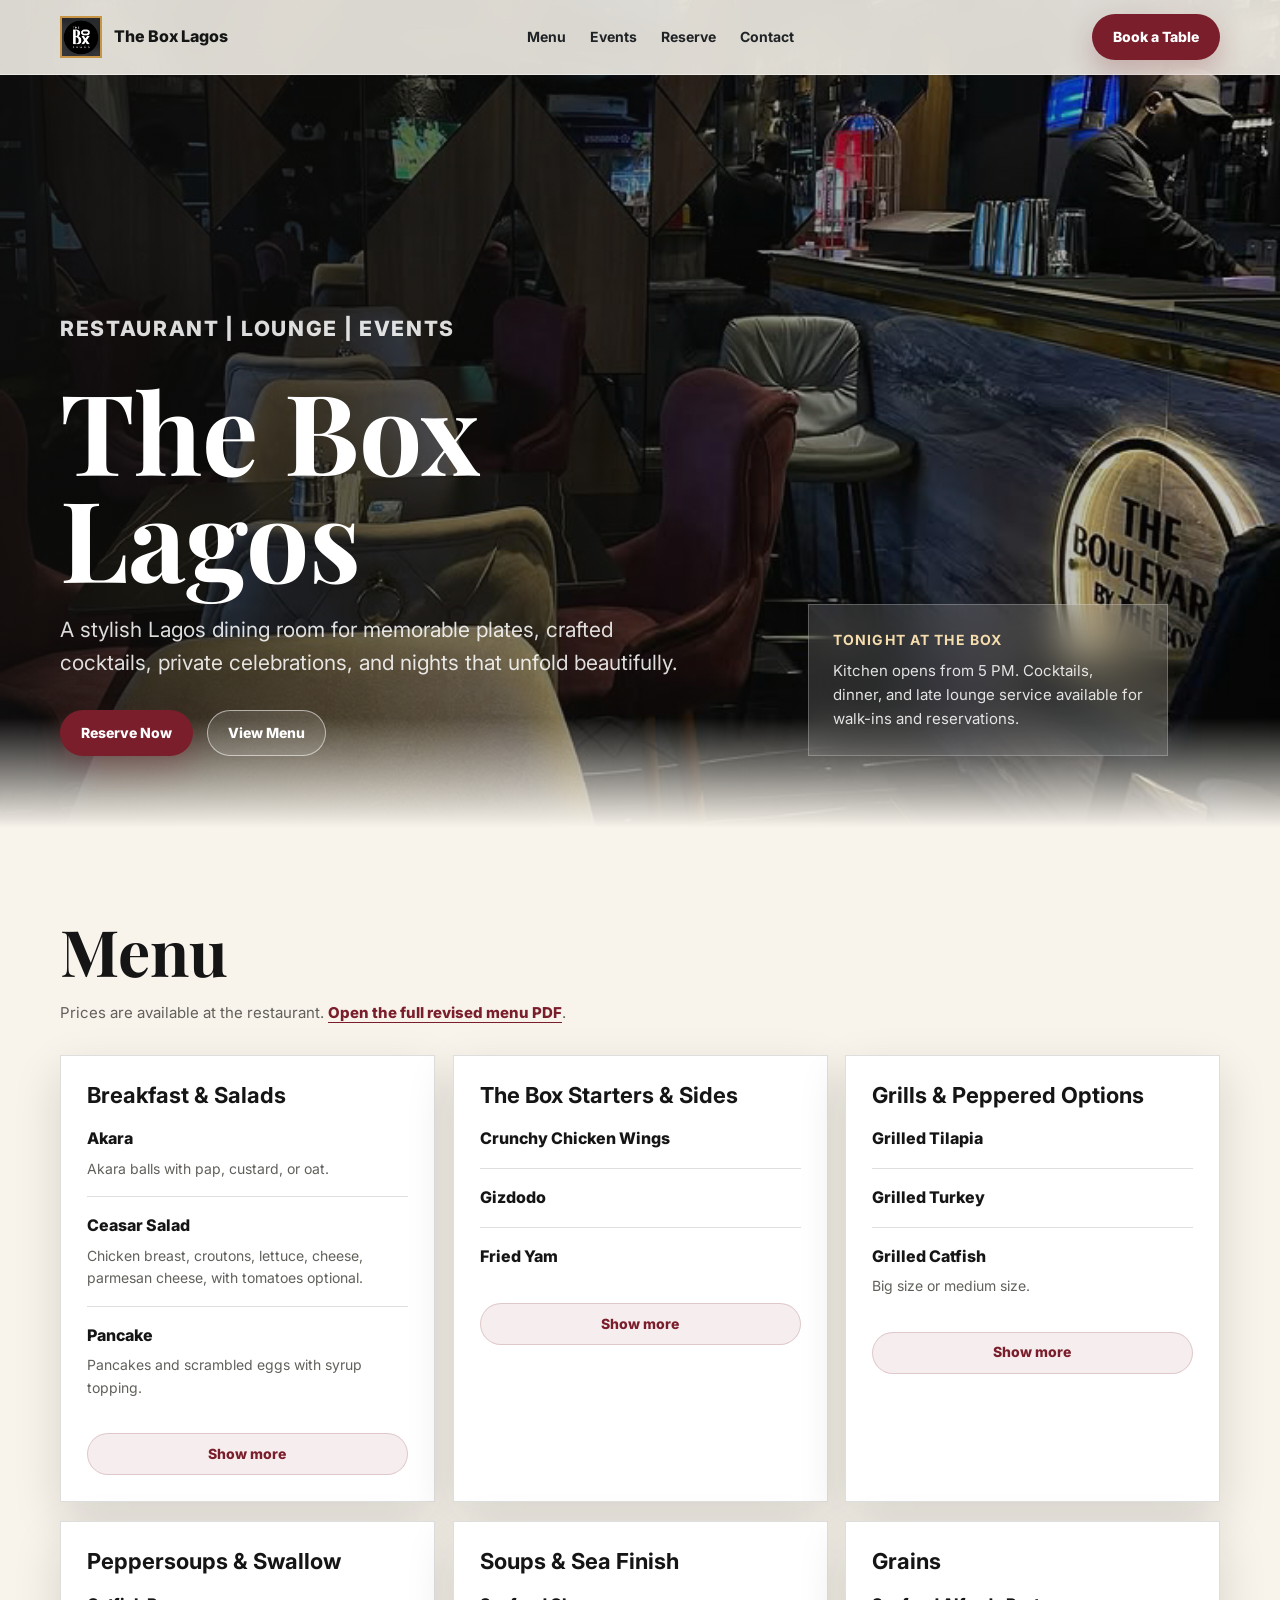
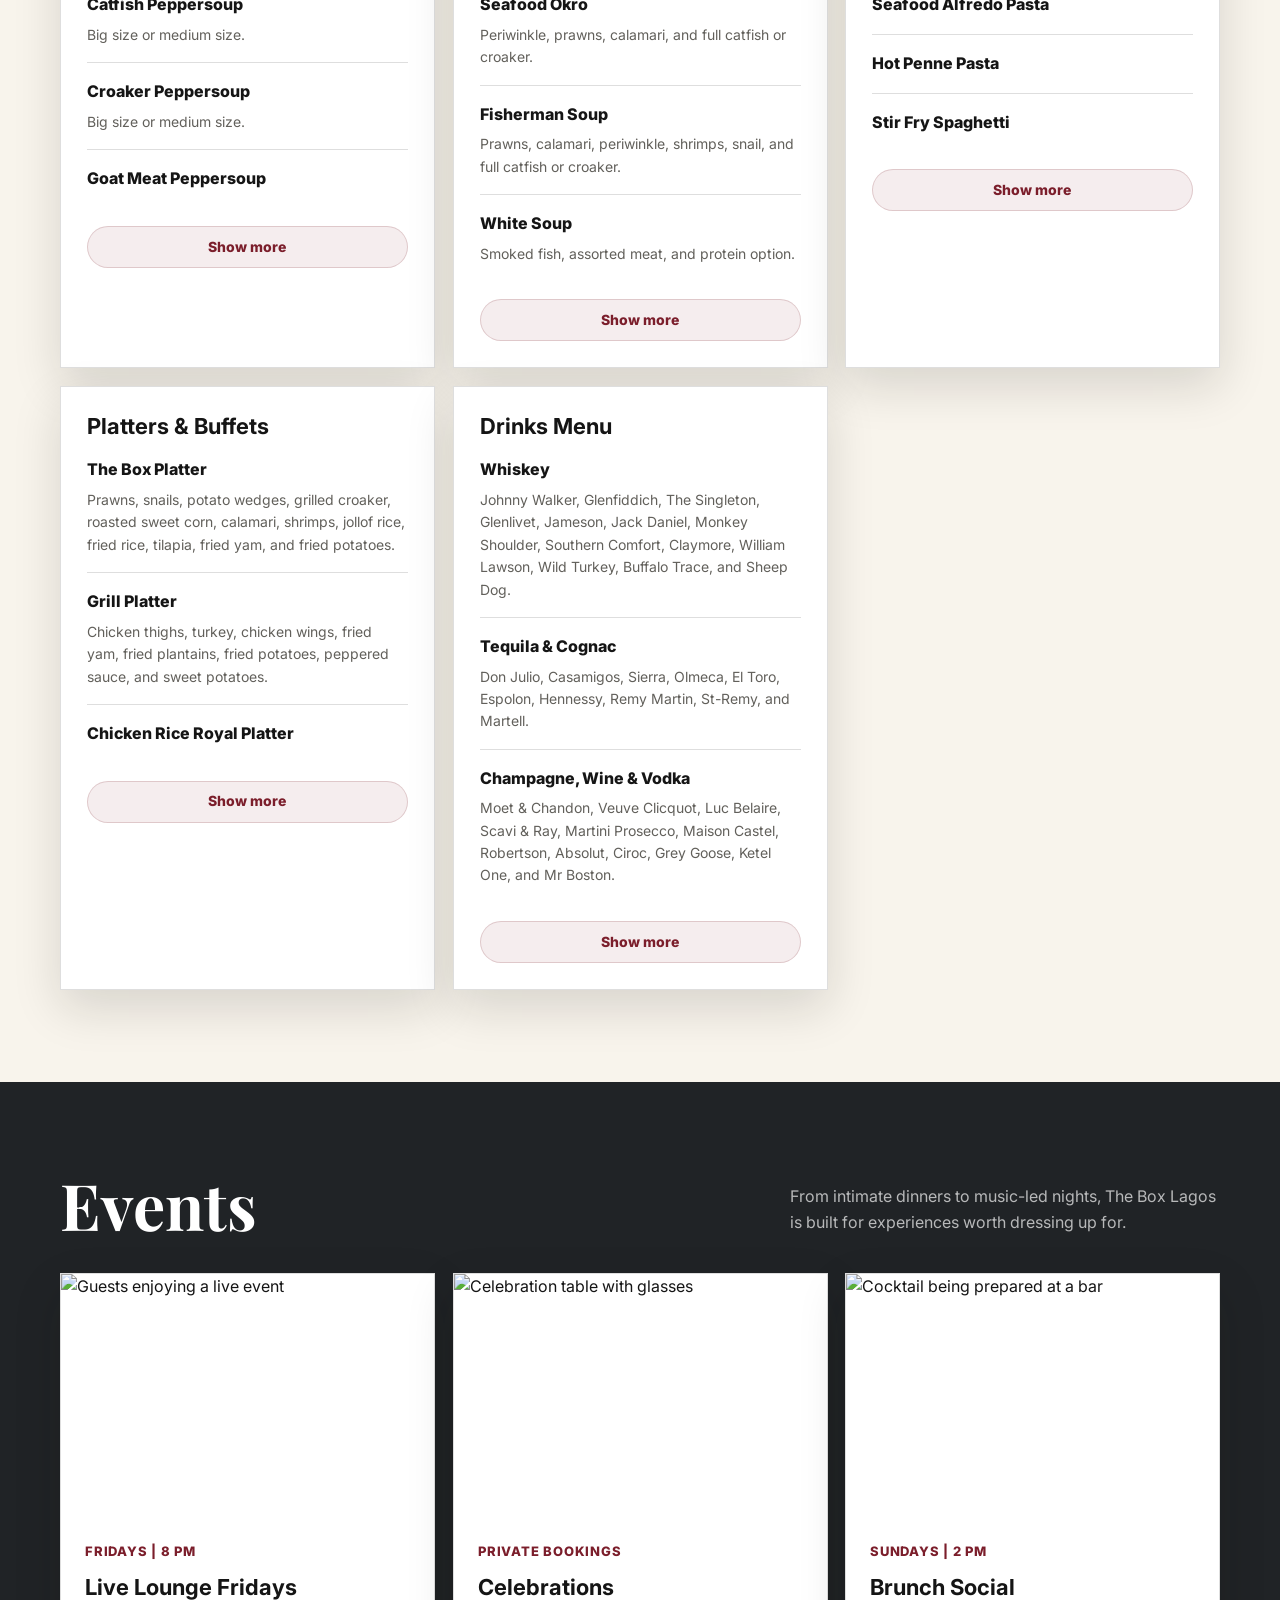
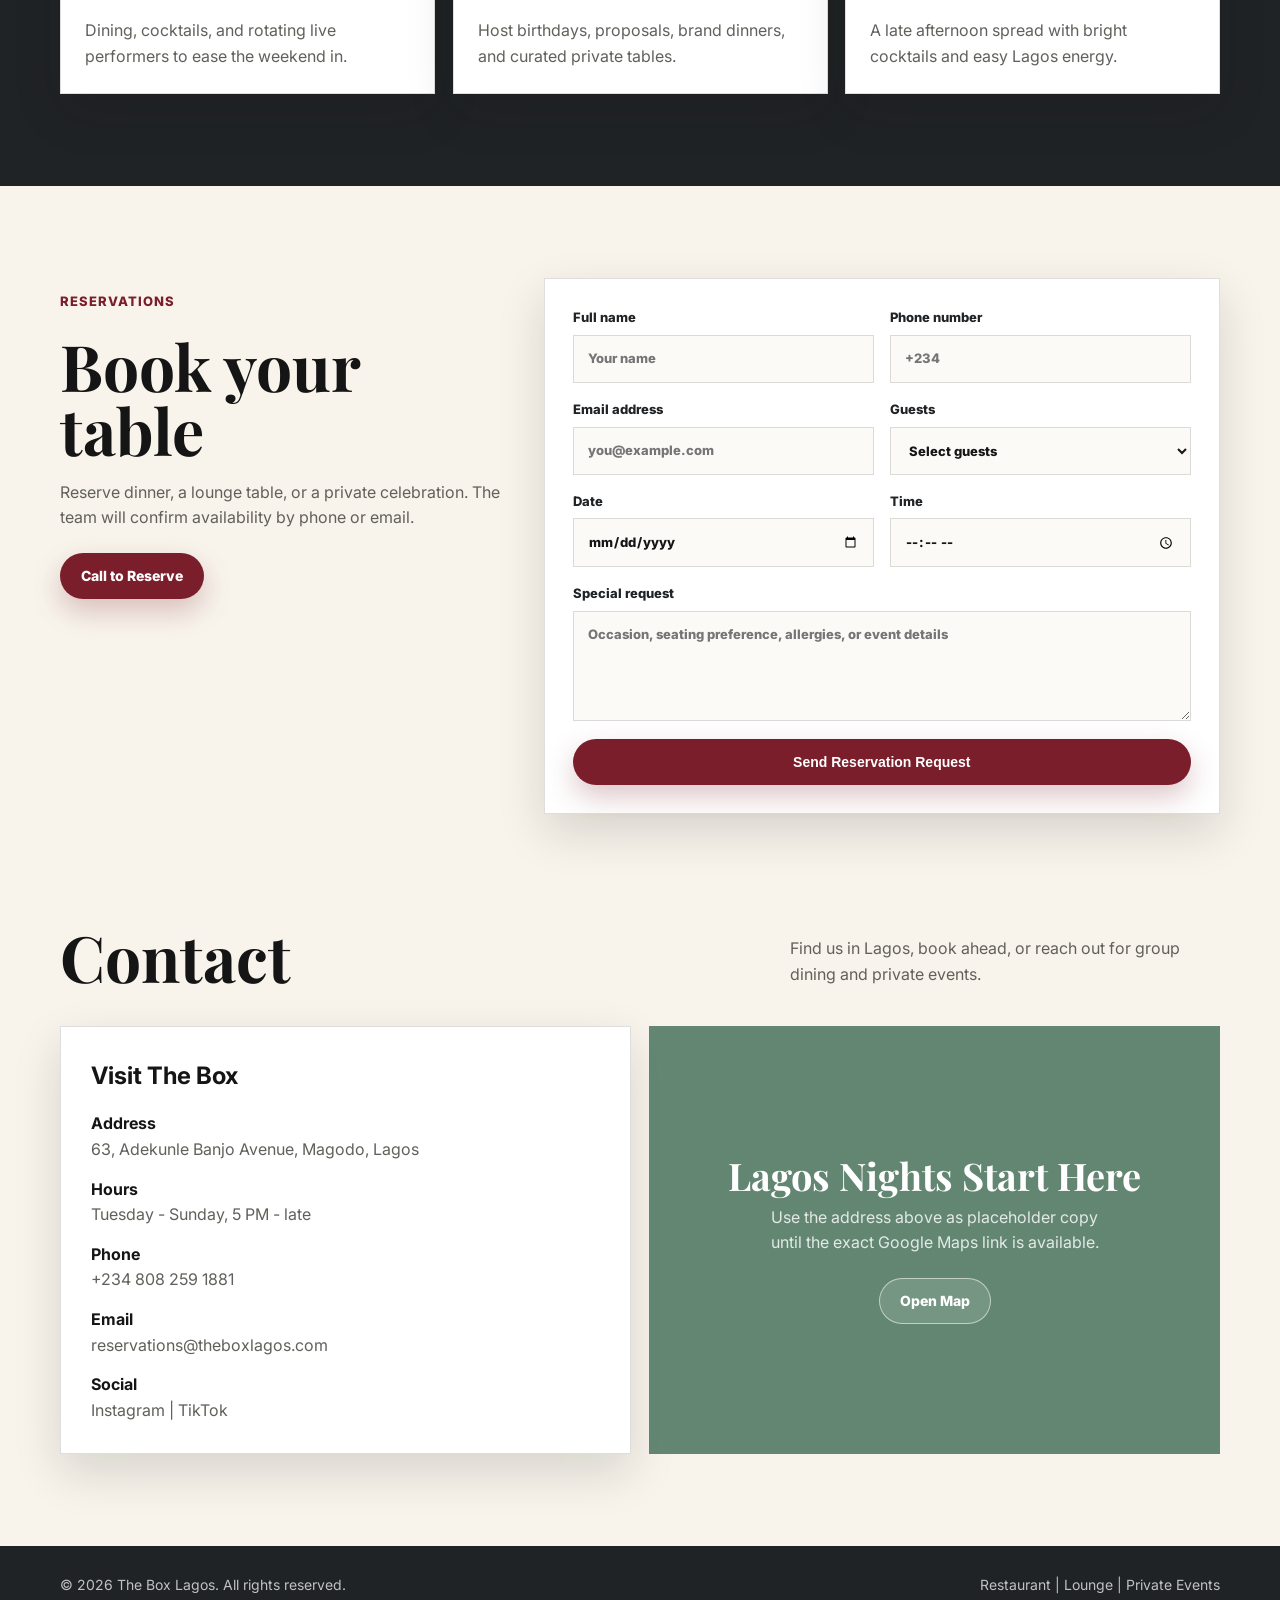
==== index.html @ c06dce39 "First commit" ====
﻿<!DOCTYPE html>
<html lang="en">
<head>
  <meta charset="UTF-8" />
  <meta name="viewport" content="width=device-width, initial-scale=1.0" />
  <meta name="description" content="The Box Lagos restaurant website for dining, menus, events, table reservations, and contact information." />
  <title>The Box Lagos | Restaurant, Events & Reservations</title>
  <link rel="preconnect" href="https://images.unsplash.com" />
  <link rel="preconnect" href="https://fonts.googleapis.com" />
  <link rel="preconnect" href="https://fonts.gstatic.com" crossorigin />
  <link href="https://fonts.googleapis.com/css2?family=Inter:wght@400;500;600;700;800&family=Playfair+Display:wght@700;800&display=swap" rel="stylesheet" />
  <link rel="stylesheet" href="style.css" />
</head>
<body>
  <header class="site-header">
    <nav class="nav" aria-label="Primary navigation">
      <a href="#home" class="brand" aria-label="The Box Lagos home">
        <img class="brand-logo" src="images/logo.jpeg" alt="The Box Lagos logo" />
        <span>The Box Lagos</span>
      </a>
      <div class="nav-links">
        <a href="#menu">Menu</a>
        <a href="#events">Events</a>
        <a href="#reserve">Reserve</a>
        <a href="#contact">Contact</a>
      </div>
      <a class="btn btn-primary" href="#reserve">Book a Table</a>
    </nav>
  </header>

  <main>
    <section class="hero" id="home">
      <div class="hero-inner">
        <div>
          <p class="eyebrow">Restaurant | Lounge | Events</p>
          <h1>The Box Lagos</h1>
          <p>A stylish Lagos dining room for memorable plates, crafted cocktails, private celebrations, and nights that unfold beautifully.</p>
          <div class="hero-actions">
            <a class="btn btn-primary" href="#reserve">Reserve Now</a>
            <a class="btn btn-secondary" href="#menu">View Menu</a>
          </div>
        </div>
        <aside class="hero-note" aria-label="Opening highlight">
          <strong>Tonight at The Box</strong>
          <span>Kitchen opens from 5 PM. Cocktails, dinner, and late lounge service available for walk-ins and reservations.</span>
        </aside>
      </div>
    </section>

    <section id="menu" class="menu">
      <div class="container">
        <div class="section-title reveal-on-scroll">
          <h2>Menu</h2>
        </div>
        <p class="menu-note reveal-on-scroll">Prices are available at the restaurant. <a href="TheBoxLagos_Rev. Menu.pdf" target="_blank" rel="noreferrer">Open the full revised menu PDF</a>.</p>
        <div class="menu-grid">
          <article class="menu-card reveal-on-scroll">
            <h3>Breakfast &amp; Salads</h3>
            <div class="menu-item"><div class="menu-item-row"><span>Akara</span></div><p>Akara balls with pap, custard, or oat.</p></div>
            <div class="menu-item"><div class="menu-item-row"><span>Ceasar Salad</span></div><p>Chicken breast, croutons, lettuce, cheese, parmesan cheese, with tomatoes optional.</p></div>
            <div class="menu-item"><div class="menu-item-row"><span>Pancake</span></div><p>Pancakes and scrambled eggs with syrup topping.</p></div>
            <div class="menu-item"><div class="menu-item-row"><span>Healthy</span></div><p>Boiled plantains, vegetables, and croaker.</p></div>
            <div class="menu-item"><div class="menu-item-row"><span>Breakfast Platter</span></div><p>Bacon, sausage, Irish potato, fried egg, waffles, baked beans, and pancakes.</p></div>
            <div class="menu-item"><div class="menu-item-row"><span>Continental</span></div><p>Toast bread, sausage, baked beans, omelette, and tea.</p></div>
            <div class="menu-item"><div class="menu-item-row"><span>Homegrown Delight</span></div><p>Fried yam and fried plantains, or boiled yam, with egg sauce or peppered sauce.</p></div>
            <div class="menu-item"><div class="menu-item-row"><span>Greek Salad</span></div><p>Tomatoes, onions, cucumber, boiled carrot, lettuce, bell pepper, and feta cheese.</p></div>
            <div class="menu-item"><div class="menu-item-row"><span>Seafood Noodles</span></div><p>Garnished with shrimps, prawns, and boiled egg.</p></div>
            <div class="menu-item"><div class="menu-item-row"><span>Waffles</span></div><p>Waffles and scrambled eggs with syrup topping.</p></div>
            <div class="menu-item"><div class="menu-item-row"><span>Chicken Wrap</span></div></div>
            <div class="menu-item"><div class="menu-item-row"><span>Chicken Sandwich</span></div></div>
          </article>

          <article class="menu-card reveal-on-scroll">
            <h3>The Box Starters &amp; Sides</h3>
            <div class="menu-item"><div class="menu-item-row"><span>Crunchy Chicken Wings</span></div></div>
            <div class="menu-item"><div class="menu-item-row"><span>Gizdodo</span></div></div>
            <div class="menu-item"><div class="menu-item-row"><span>Fried Yam</span></div></div>
            <div class="menu-item"><div class="menu-item-row"><span>Beef Kebab</span></div></div>
            <div class="menu-item"><div class="menu-item-row"><span>Chicken Kebab</span></div></div>
            <div class="menu-item"><div class="menu-item-row"><span>Crunchy Prawns</span></div></div>
            <div class="menu-item"><div class="menu-item-row"><span>Shrimp French Fries</span></div></div>
            <div class="menu-item"><div class="menu-item-row"><span>The Box Burger</span></div></div>
            <div class="menu-item"><div class="menu-item-row"><span>Spring Rolls and Samosa</span></div></div>
            <div class="menu-item"><div class="menu-item-row"><span>Sides</span></div><p>Fried yam, fried potatoes, French fries, mashed potatoes, jollof rice, white rice, and fried rice.</p></div>
          </article>

          <article class="menu-card reveal-on-scroll">
            <h3>Grills &amp; Peppered Options</h3>
            <div class="menu-item"><div class="menu-item-row"><span>Grilled Tilapia</span></div></div>
            <div class="menu-item"><div class="menu-item-row"><span>Grilled Turkey</span></div></div>
            <div class="menu-item"><div class="menu-item-row"><span>Grilled Catfish</span></div><p>Big size or medium size.</p></div>
            <div class="menu-item"><div class="menu-item-row"><span>Grilled Croaker</span></div><p>Big size or medium size.</p></div>
            <div class="menu-item"><div class="menu-item-row"><span>Grilled Chicken Thigh</span></div></div>
            <div class="menu-item"><div class="menu-item-row"><span>Peppered Turkey</span></div></div>
            <div class="menu-item"><div class="menu-item-row"><span>Peppered Snail</span></div></div>
            <div class="menu-item"><div class="menu-item-row"><span>Peppered Gizzard</span></div></div>
            <div class="menu-item"><div class="menu-item-row"><span>Peppered Chicken Thighs</span></div></div>
            <div class="menu-item"><div class="menu-item-row"><span>Peppered Goat Meat</span></div></div>
            <div class="menu-item"><div class="menu-item-row"><span>Peppered Chicken Wings</span></div></div>
            <div class="menu-item"><div class="menu-item-row"><span>Peppered Beef</span></div></div>
          </article>

          <article class="menu-card reveal-on-scroll">
            <h3>Peppersoups &amp; Swallow</h3>
            <div class="menu-item"><div class="menu-item-row"><span>Catfish Peppersoup</span></div><p>Big size or medium size.</p></div>
            <div class="menu-item"><div class="menu-item-row"><span>Croaker Peppersoup</span></div><p>Big size or medium size.</p></div>
            <div class="menu-item"><div class="menu-item-row"><span>Goat Meat Peppersoup</span></div></div>
            <div class="menu-item"><div class="menu-item-row"><span>Chicken Peppersoup</span></div></div>
            <div class="menu-item"><div class="menu-item-row"><span>Turkey Peppersoup</span></div></div>
            <div class="menu-item"><div class="menu-item-row"><span>Seafood Peppersoup</span></div><p>Prawns, calamari, shrimps, snail, crab, corn, with catfish or croaker options.</p></div>
            <div class="menu-item"><div class="menu-item-row"><span>Swallow</span></div><p>Pounded yam, plantain, oatmeal, eba, semo, and poundo.</p></div>
          </article>

          <article class="menu-card reveal-on-scroll">
            <h3>Soups &amp; Sea Finish</h3>
            <div class="menu-item"><div class="menu-item-row"><span>Seafood Okro</span></div><p>Periwinkle, prawns, calamari, and full catfish or croaker.</p></div>
            <div class="menu-item"><div class="menu-item-row"><span>Fisherman Soup</span></div><p>Prawns, calamari, periwinkle, shrimps, snail, and full catfish or croaker.</p></div>
            <div class="menu-item"><div class="menu-item-row"><span>White Soup</span></div><p>Smoked fish, assorted meat, and protein option.</p></div>
            <div class="menu-item"><div class="menu-item-row"><span>Seafood Egusi</span></div><p>Prawns, shrimps, and croaker fish.</p></div>
            <div class="menu-item"><div class="menu-item-row"><span>Afang Soup</span></div></div>
            <div class="menu-item"><div class="menu-item-row"><span>Assorted</span></div></div>
            <div class="menu-item"><div class="menu-item-row"><span>Vegetable Soup</span></div></div>
            <div class="menu-item"><div class="menu-item-row"><span>Ogbono Soup</span></div></div>
            <div class="menu-item"><div class="menu-item-row"><span>Oha Soup</span></div></div>
            <div class="menu-item"><div class="menu-item-row"><span>Seafood Boil</span></div><p>Prawns, shrimps, crab, calamari, sausage, boiled eggs, sweet corn, and Irish potatoes.</p></div>
            <div class="menu-item"><div class="menu-item-row"><span>Prawns Tempura</span></div></div>
          </article>

          <article class="menu-card reveal-on-scroll">
            <h3>Grains</h3>
            <div class="menu-item"><div class="menu-item-row"><span>Seafood Alfredo Pasta</span></div></div>
            <div class="menu-item"><div class="menu-item-row"><span>Hot Penne Pasta</span></div></div>
            <div class="menu-item"><div class="menu-item-row"><span>Stir Fry Spaghetti</span></div></div>
            <div class="menu-item"><div class="menu-item-row"><span>Chicken Wings Spaghetti</span></div></div>
            <div class="menu-item"><div class="menu-item-row"><span>Spaghetti Bolognese</span></div></div>
            <div class="menu-item"><div class="menu-item-row"><span>Special Fried Rice</span></div></div>
            <div class="menu-item"><div class="menu-item-row"><span>Pork-Meal Rice</span></div></div>
            <div class="menu-item"><div class="menu-item-row"><span>Turkey Rice</span></div></div>
            <div class="menu-item"><div class="menu-item-row"><span>Shredded Chicken Jollof</span></div></div>
            <div class="menu-item"><div class="menu-item-row"><span>Village Rice</span></div></div>
            <div class="menu-item"><div class="menu-item-row"><span>Jambalaya Rice</span></div></div>
            <div class="menu-item"><div class="menu-item-row"><span>Herb Rice and Chicken Curry Sauce</span></div></div>
          </article>

          <article class="menu-card reveal-on-scroll">
            <h3>Platters &amp; Buffets</h3>
            <div class="menu-item"><div class="menu-item-row"><span>The Box Platter</span></div><p>Prawns, snails, potato wedges, grilled croaker, roasted sweet corn, calamari, shrimps, jollof rice, fried rice, tilapia, fried yam, and fried potatoes.</p></div>
            <div class="menu-item"><div class="menu-item-row"><span>Grill Platter</span></div><p>Chicken thighs, turkey, chicken wings, fried yam, fried plantains, fried potatoes, peppered sauce, and sweet potatoes.</p></div>
            <div class="menu-item"><div class="menu-item-row"><span>Chicken Rice Royal Platter</span></div></div>
            <div class="menu-item"><div class="menu-item-row"><span>Pastries Platter</span></div><p>Meat pie, cupcakes, corn dog, puff puff, scotch egg, and brownies.</p></div>
            <div class="menu-item"><div class="menu-item-row"><span>Classic Buffet</span></div></div>
            <div class="menu-item"><div class="menu-item-row"><span>Premium Buffet</span></div></div>
            <div class="menu-item"><div class="menu-item-row"><span>Luxury Buffet</span></div></div>
          </article>

          <article class="menu-card reveal-on-scroll">
            <h3>Drinks Menu</h3>
            <div class="menu-item"><div class="menu-item-row"><span>Whiskey</span></div><p>Johnny Walker, Glenfiddich, The Singleton, Glenlivet, Jameson, Jack Daniel, Monkey Shoulder, Southern Comfort, Claymore, William Lawson, Wild Turkey, Buffalo Trace, and Sheep Dog.</p></div>
            <div class="menu-item"><div class="menu-item-row"><span>Tequila &amp; Cognac</span></div><p>Don Julio, Casamigos, Sierra, Olmeca, El Toro, Espolon, Hennessy, Remy Martin, St-Remy, and Martell.</p></div>
            <div class="menu-item"><div class="menu-item-row"><span>Champagne, Wine &amp; Vodka</span></div><p>Moet &amp; Chandon, Veuve Clicquot, Luc Belaire, Scavi &amp; Ray, Martini Prosecco, Maison Castel, Robertson, Absolut, Ciroc, Grey Goose, Ketel One, and Mr Boston.</p></div>
            <div class="menu-item"><div class="menu-item-row"><span>Cocktails &amp; Mocktails</span></div><p>The Box Special, daiquiri, whiskey sour, pina colada, kamikaze, margarita, mojito, Long Island, Moscow Mule, Espresso Martini, Chapman, lemonade, milkshakes, smoothies, and Virgin Colada.</p></div>
            <div class="menu-item"><div class="menu-item-row"><span>Beer, Gin, Shots &amp; Rum</span></div><p>Guinness, Smirnoff Ice, Origin, Trophy, Heineken, Legend, Desperados, Tiger, Star, Gulder, Goldberg, Tanqueray, Hendrick's, Bayab, Beefeater, Bacardi, and Captain Morgan.</p></div>
            <div class="menu-item"><div class="menu-item-row"><span>Soft Drinks, Coffee &amp; Tea</span></div><p>Cranberry, Chivita, Red Bull, Monster, Schweppes, Sprite, Fanta, Coke, Aquafina, Irish coffee, affogato, macchiato, frappuccino, latte, cappuccino, espresso, The Box Brew, breakfast tea, green tea, and chamomile tea.</p></div>
          </article>
        </div>
      </div>
    </section>

    <section id="events" class="events">
      <div class="container">
        <div class="section-title reveal-on-scroll">
          <h2>Events</h2>
          <p>From intimate dinners to music-led nights, The Box Lagos is built for experiences worth dressing up for.</p>
        </div>
        <div class="events-grid">
          <article class="event-card reveal-on-scroll">
            <img src="https://images.unsplash.com/photo-1492684223066-81342ee5ff30?auto=format&fit=crop&w=900&q=80" alt="Guests enjoying a live event" />
            <div class="event-body">
              <span class="event-meta">Fridays | 8 PM</span>
              <h3>Live Lounge Fridays</h3>
              <p>Dining, cocktails, and rotating live performers to ease the weekend in.</p>
            </div>
          </article>
          <article class="event-card reveal-on-scroll">
            <img src="https://images.unsplash.com/photo-1519671482749-fd09be7ccebf?auto=format&fit=crop&w=900&q=80" alt="Celebration table with glasses" />
            <div class="event-body">
              <span class="event-meta">Private Bookings</span>
              <h3>Celebrations</h3>
              <p>Host birthdays, proposals, brand dinners, and curated private tables.</p>
            </div>
          </article>
          <article class="event-card reveal-on-scroll">
            <img src="https://images.unsplash.com/photo-1571266028243-d220c9c3b30d?auto=format&fit=crop&w=900&q=80" alt="Cocktail being prepared at a bar" />
            <div class="event-body">
              <span class="event-meta">Sundays | 2 PM</span>
              <h3>Brunch Social</h3>
              <p>A late afternoon spread with bright cocktails and easy Lagos energy.</p>
            </div>
          </article>
        </div>
      </div>
    </section>

    <section id="reserve" class="reserve">
      <div class="container reserve-layout">
        <div class="reserve-copy reveal-on-scroll">
          <p class="eyebrow" style="color: var(--wine);">Reservations</p>
          <h2>Book your table</h2>
          <p>Reserve dinner, a lounge table, or a private celebration. The team will confirm availability by phone or email.</p>
          <a class="btn btn-primary" href="tel:+2348082591881">Call to Reserve</a>
        </div>

        <form class="reservation-form reveal-on-scroll" action="#" method="post">
          <div class="form-grid">
            <label>
              Full name
              <input type="text" name="name" placeholder="Your name" required />
            </label>
            <label>
              Phone number
              <input type="tel" name="phone" placeholder="+234" required />
            </label>
            <label>
              Email address
              <input type="email" name="email" placeholder="you@example.com" />
            </label>
            <label>
              Guests
              <select name="guests" required>
                <option value="">Select guests</option>
                <option>1 guest</option>
                <option>2 guests</option>
                <option>3 guests</option>
                <option>4 guests</option>
                <option>5+ guests</option>
              </select>
            </label>
            <label>
              Date
              <input type="date" name="date" required />
            </label>
            <label>
              Time
              <input type="time" name="time" required />
            </label>
            <label class="span-2">
              Special request
              <textarea name="message" placeholder="Occasion, seating preference, allergies, or event details"></textarea>
            </label>
          </div>
          <button class="btn btn-primary form-submit" type="submit">Send Reservation Request</button>
        </form>
      </div>
    </section>

    <section id="contact" class="contact">
      <div class="container">
        <div class="section-title reveal-on-scroll">
          <h2>Contact</h2>
          <p>Find us in Lagos, book ahead, or reach out for group dining and private events.</p>
        </div>
        <div class="contact-layout">
          <div class="contact-panel reveal-on-scroll">
            <h3>Visit The Box</h3>
            <ul class="contact-list">
              <li><strong>Address</strong> 63, Adekunle Banjo Avenue, Magodo, Lagos</li>
              <li><strong>Hours</strong> Tuesday - Sunday, 5 PM - late</li>
              <li><strong>Phone</strong> <a href="tel:+2348082591881">+234 808 259 1881</a></li>
              <li><strong>Email</strong> <a href="mailto:reservations@theboxlagos.com">reservations@theboxlagos.com</a></li>
              <li><strong>Social</strong> <a href="https://instagram.com/theboxlagos" target="_blank" rel="noreferrer">Instagram</a> | <a href="https://tiktok.com/" target="_blank" rel="noreferrer">TikTok</a></li>
            </ul>
          </div>
          <div class="map-panel reveal-on-scroll">
            <div>
              <h3>Lagos Nights Start Here</h3>
              <p>Use the address above as placeholder copy until the exact Google Maps link is available.</p>
              <a class="btn btn-secondary" href="https://maps.google.com/?q=63%20Adekunle%20Banjo%20Avenue%20Magodo%20Lagos" target="_blank" rel="noreferrer">Open Map</a>
            </div>
          </div>
        </div>
      </div>
    </section>
  </main>

  <footer class="site-footer">
    <div class="footer-inner">
      <span>&copy; 2026 The Box Lagos. All rights reserved.</span>
      <span>Restaurant | Lounge | Private Events</span>
    </div>
  </footer>
  <button class="back-to-top" type="button" aria-label="Back to top">↑</button>
  <script src="script.js"></script>
</body>
</html>
---- style.css ----
﻿:root {
      --ink: #151515;
      --muted: #62605b;
      --paper: #f8f4ec;
      --panel: #ffffff;
      --wine: #7b1e2b;
      --gold: #c89445;
      --leaf: #2f6048;
      --charcoal: #202326;
      --line: rgba(21, 21, 21, 0.14);
      --shadow: 0 18px 45px rgba(24, 20, 16, 0.14);
    }

    * {
      box-sizing: border-box;
    }

    html {
      scroll-behavior: smooth;
    }

    body {
      margin: 0;
      color: var(--ink);
      background: var(--paper);
      font-family: "Inter", Arial, sans-serif;
      line-height: 1.6;
    }

    img {
      max-width: 100%;
      display: block;
    }

    a {
      color: inherit;
      text-decoration: none;
    }

    .site-header {
      position: fixed;
      top: 0;
      left: 0;
      right: 0;
      z-index: 20;
      background: rgba(248, 244, 236, 0.88);
      border-bottom: 1px solid rgba(255, 255, 255, 0.45);
      backdrop-filter: blur(16px);
    }

    .nav {
      width: min(1160px, calc(100% - 32px));
      height: 74px;
      margin: 0 auto;
      display: flex;
      align-items: center;
      justify-content: space-between;
      gap: 24px;
    }

    .brand {
      display: inline-flex;
      align-items: center;
      gap: 12px;
      font-weight: 800;
      letter-spacing: 0;
    }

.brand-logo {
  width: 42px;
  height: 42px;
  object-fit: cover;
  background: #fff;
  border: 2px solid var(--gold);
}

    .nav-links {
      display: flex;
      align-items: center;
      gap: 24px;
      color: var(--charcoal);
      font-size: 14px;
      font-weight: 700;
    }

    .nav-links a:hover {
      color: var(--wine);
    }

    .btn {
      display: inline-flex;
      align-items: center;
      justify-content: center;
      min-height: 46px;
      padding: 0 20px;
      border: 1px solid transparent;
      border-radius: 999px;
      font-size: 14px;
      font-weight: 800;
      cursor: pointer;
      transition: transform 180ms ease, background 180ms ease, color 180ms ease, border-color 180ms ease;
    }

    .btn:hover {
      transform: translateY(-2px);
    }

    .btn-primary {
      color: #fff;
      background: var(--wine);
      box-shadow: 0 12px 28px rgba(123, 30, 43, 0.25);
    }

    .btn-secondary {
      color: #fff;
      border-color: rgba(255, 255, 255, 0.55);
      background: rgba(255, 255, 255, 0.12);
    }

    .hero {
      min-height: 92vh;
      padding: 138px 0 72px;
      display: flex;
      align-items: flex-end;
      position: relative;
      color: #fff;
      background:
        linear-gradient(90deg, rgba(13, 12, 11, 0.86), rgba(13, 12, 11, 0.46), rgba(13, 12, 11, 0.18)),
        url("images/hero1.jpeg") center/cover;
    }

    .hero::after {
      content: "";
      position: absolute;
      left: 0;
      right: 0;
      bottom: 0;
      height: 110px;
      background: linear-gradient(transparent, var(--paper));
      pointer-events: none;
    }

    .hero-inner {
      position: relative;
      z-index: 2;
      width: min(1160px, calc(100% - 32px));
      margin: 0 auto;
      display: grid;
      grid-template-columns: minmax(0, 700px) minmax(260px, 360px);
      align-items: end;
      gap: 48px;
    }

    .eyebrow {
      display: inline-flex;
      align-items: center;
      gap: 10px;
      margin: 0 0 14px;
      color: #f6ddad;
      font-size: 13px;
      font-weight: 800;
      text-transform: uppercase;
      letter-spacing: 0.08em;
    }

    .hero h1,
    .section-title h2 {
      margin: 0;
      font-family: "Playfair Display", Georgia, serif;
      line-height: 0.96;
      letter-spacing: 0;
    }

    .hero h1 {
      max-width: 760px;
      font-size: clamp(56px, 9vw, 112px);
    }

    .hero p {
      max-width: 620px;
      margin: 22px 0 30px;
      color: rgba(255, 255, 255, 0.86);
      font-size: clamp(17px, 2vw, 21px);
    }

    .hero-actions {
      display: flex;
      flex-wrap: wrap;
      gap: 14px;
    }

    .hero-note {
      padding: 24px;
      background: rgba(255, 255, 255, 0.14);
      border: 1px solid rgba(255, 255, 255, 0.24);
      backdrop-filter: blur(18px);
    }

    .hero-note strong {
      display: block;
      margin-bottom: 8px;
      color: #f6ddad;
      font-size: 14px;
      text-transform: uppercase;
      letter-spacing: 0.08em;
    }

    .hero-note span {
      display: block;
      color: rgba(255, 255, 255, 0.86);
      font-size: 15px;
    }

    section {
      padding: 92px 0;
    }

    .container {
      width: min(1160px, calc(100% - 32px));
      margin: 0 auto;
    }

    .section-title {
      display: flex;
      align-items: end;
      justify-content: space-between;
      gap: 28px;
      margin-bottom: 38px;
    }

    .section-title h2 {
      font-size: clamp(38px, 5vw, 64px);
    }

    .section-title p {
      max-width: 430px;
      margin: 0;
      color: var(--muted);
    }

    .menu-grid {
      display: grid;
      grid-template-columns: repeat(3, minmax(0, 1fr));
      gap: 18px;
    }

    .menu-card,
    .event-card,
    .contact-panel,
    .reservation-form {
      background: var(--panel);
      border: 1px solid var(--line);
      box-shadow: var(--shadow);
    }

    .menu-card {
      padding: 26px;
      min-height: 300px;
    }

    .menu-card h3,
    .event-card h3 {
      margin: 0 0 18px;
      font-size: 22px;
      line-height: 1.2;
    }

    .menu-item {
      padding: 16px 0;
      border-top: 1px solid var(--line);
    }

    .menu-item:first-of-type {
      border-top: 0;
      padding-top: 0;
    }

    .menu-item-row {
      display: flex;
      justify-content: space-between;
      gap: 16px;
      font-weight: 800;
    }

.menu-item p {
  margin: 6px 0 0;
  color: var(--muted);
  font-size: 14px;
}

.menu-card .menu-item.is-extra {
  display: none;
}

.menu-card.is-expanded .menu-item.is-extra {
  display: block;
}

.menu-toggle {
  width: 100%;
  min-height: 42px;
  margin-top: 18px;
  color: var(--wine);
  background: rgba(123, 30, 43, 0.08);
  border: 1px solid rgba(123, 30, 43, 0.18);
  border-radius: 999px;
  font: inherit;
  font-size: 14px;
  font-weight: 800;
  cursor: pointer;
}

.menu-toggle:hover {
  background: rgba(123, 30, 43, 0.13);
}

    .events {
      background: #202326;
      color: #fff;
    }

    .events .section-title p {
      color: rgba(255, 255, 255, 0.68);
    }

    .events-grid {
      display: grid;
      grid-template-columns: repeat(3, minmax(0, 1fr));
      gap: 18px;
    }

    .event-card {
      overflow: hidden;
      color: var(--ink);
      background: #fff;
    }

    .event-card img {
      width: 100%;
      height: 240px;
      object-fit: cover;
      aspect-ratio: 4 / 3;
    }

    .event-body {
      padding: 24px;
    }

    .event-meta {
      display: inline-flex;
      margin-bottom: 12px;
      color: var(--wine);
      font-size: 13px;
      font-weight: 800;
      text-transform: uppercase;
      letter-spacing: 0.06em;
    }

    .event-body p {
      margin: 0;
      color: var(--muted);
    }

    .reserve-layout {
      display: grid;
      grid-template-columns: minmax(0, 0.8fr) minmax(300px, 1.2fr);
      gap: 34px;
      align-items: start;
    }

    .reserve-copy {
      padding-top: 10px;
    }

    .reserve-copy h2 {
      margin: 0 0 18px;
      font-family: "Playfair Display", Georgia, serif;
      font-size: clamp(38px, 5vw, 64px);
      line-height: 1;
    }

    .reserve-copy p {
      margin: 0 0 22px;
      color: var(--muted);
    }

    .reservation-form {
      padding: 28px;
    }

    .form-grid {
      display: grid;
      grid-template-columns: repeat(2, minmax(0, 1fr));
      gap: 16px;
    }

    label {
      display: grid;
      gap: 7px;
      color: var(--charcoal);
      font-size: 13px;
      font-weight: 800;
    }

    input,
    select,
    textarea {
      width: 100%;
      min-height: 48px;
      padding: 12px 14px;
      color: var(--ink);
      background: #fbfaf7;
      border: 1px solid var(--line);
      border-radius: 0;
      font: inherit;
    }

    textarea {
      min-height: 110px;
      resize: vertical;
    }

    .span-2 {
      grid-column: span 2;
    }

    .form-submit {
      width: 100%;
      margin-top: 18px;
      border: 0;
    }

    .contact {
      padding-top: 20px;
    }

    .contact-layout {
      display: grid;
      grid-template-columns: 1fr 1fr;
      gap: 18px;
    }

    .contact-panel {
      padding: 30px;
    }

    .contact-panel h3 {
      margin: 0 0 16px;
      font-size: 24px;
    }

    .contact-list {
      display: grid;
      gap: 14px;
      margin: 0;
      padding: 0;
      list-style: none;
      color: var(--muted);
    }

    .contact-list strong {
      display: block;
      color: var(--ink);
    }

    .map-panel {
      min-height: 360px;
      background:
        linear-gradient(rgba(47, 96, 72, 0.74), rgba(47, 96, 72, 0.74)),
        url("https://images.unsplash.com/photo-1524661135-423995f22d0b?auto=format&fit=crop&w=1200&q=80") center/cover;
      color: #fff;
      display: grid;
      place-items: center;
      padding: 30px;
      text-align: center;
    }

    .map-panel h3 {
      margin: 0 0 10px;
      font-family: "Playfair Display", Georgia, serif;
      font-size: 38px;
      line-height: 1;
    }

    .map-panel p {
      max-width: 360px;
      margin: 0 auto 22px;
      color: rgba(255, 255, 255, 0.82);
    }

.site-footer {
  padding: 28px 0;
  color: rgba(255, 255, 255, 0.72);
  background: var(--charcoal);
  font-size: 14px;
    }

.footer-inner {
  width: min(1160px, calc(100% - 32px));
  margin: 0 auto;
  display: flex;
  justify-content: space-between;
  gap: 16px;
  flex-wrap: wrap;
}

.back-to-top {
  position: fixed;
  right: 22px;
  bottom: 22px;
  z-index: 25;
  width: 48px;
  height: 48px;
  display: grid;
  place-items: center;
  color: #fff;
  background: var(--wine);
  border: 1px solid rgba(255, 255, 255, 0.28);
  border-radius: 50%;
  box-shadow: 0 14px 34px rgba(24, 20, 16, 0.28);
  cursor: pointer;
  font-size: 24px;
  font-weight: 800;
  line-height: 1;
  opacity: 0;
  pointer-events: none;
  transform: translateY(12px);
  transition: opacity 180ms ease, transform 180ms ease, background 180ms ease;
}

.back-to-top.is-visible {
  opacity: 1;
  pointer-events: auto;
  transform: translateY(0);
}

.back-to-top:hover {
  background: var(--leaf);
}

    @media (max-width: 900px) {
      .nav {
        height: auto;
        padding: 14px 0;
        align-items: flex-start;
      }

      .nav-links {
        display: none;
      }

      .hero {
        min-height: 860px;
      }

      .hero-inner,
      .reserve-layout,
      .contact-layout {
        grid-template-columns: 1fr;
      }

      .menu-grid,
      .events-grid {
        grid-template-columns: 1fr;
      }

      .section-title {
        align-items: flex-start;
        flex-direction: column;
      }
    }

    @media (max-width: 620px) {
      .hero {
        min-height: 780px;
        padding-top: 116px;
      }

      section {
        padding: 68px 0;
      }

      .form-grid {
        grid-template-columns: 1fr;
      }

      .span-2 {
        grid-column: span 1;
      }

      .hero-actions .btn,
      .nav .btn,
      .form-submit {
        width: 100%;
      }

      .brand span:last-child {
        max-width: 130px;
        line-height: 1.1;
      }
    }


.reveal-on-scroll {
  opacity: 0;
  transform: translateY(34px);
  transition: opacity 700ms ease, transform 700ms ease;
  will-change: opacity, transform;
}

.reveal-on-scroll.is-visible {
  opacity: 1;
  transform: translateY(0);
}

.nav-links a.is-active {
  color: var(--wine);
}

.form-message {
  margin: 16px 0 0;
  padding: 14px 16px;
  color: var(--leaf);
  background: rgba(47, 96, 72, 0.1);
  border: 1px solid rgba(47, 96, 72, 0.24);
  font-size: 14px;
  font-weight: 700;
}

@media (prefers-reduced-motion: reduce) {
  html {
    scroll-behavior: auto;
  }

  .reveal-on-scroll {
    opacity: 1;
    transform: none;
    transition: none;
  }

  .btn {
    transition: none;
  }

  .btn:hover {
    transform: none;
  }

  .back-to-top {
    transition: none;
  }
}


.menu-note {
  margin: -18px 0 30px;
  color: var(--muted);
  font-size: 15px;
}

.menu-note a {
  color: var(--wine);
  font-weight: 800;
  text-decoration: underline;
  text-underline-offset: 4px;
}
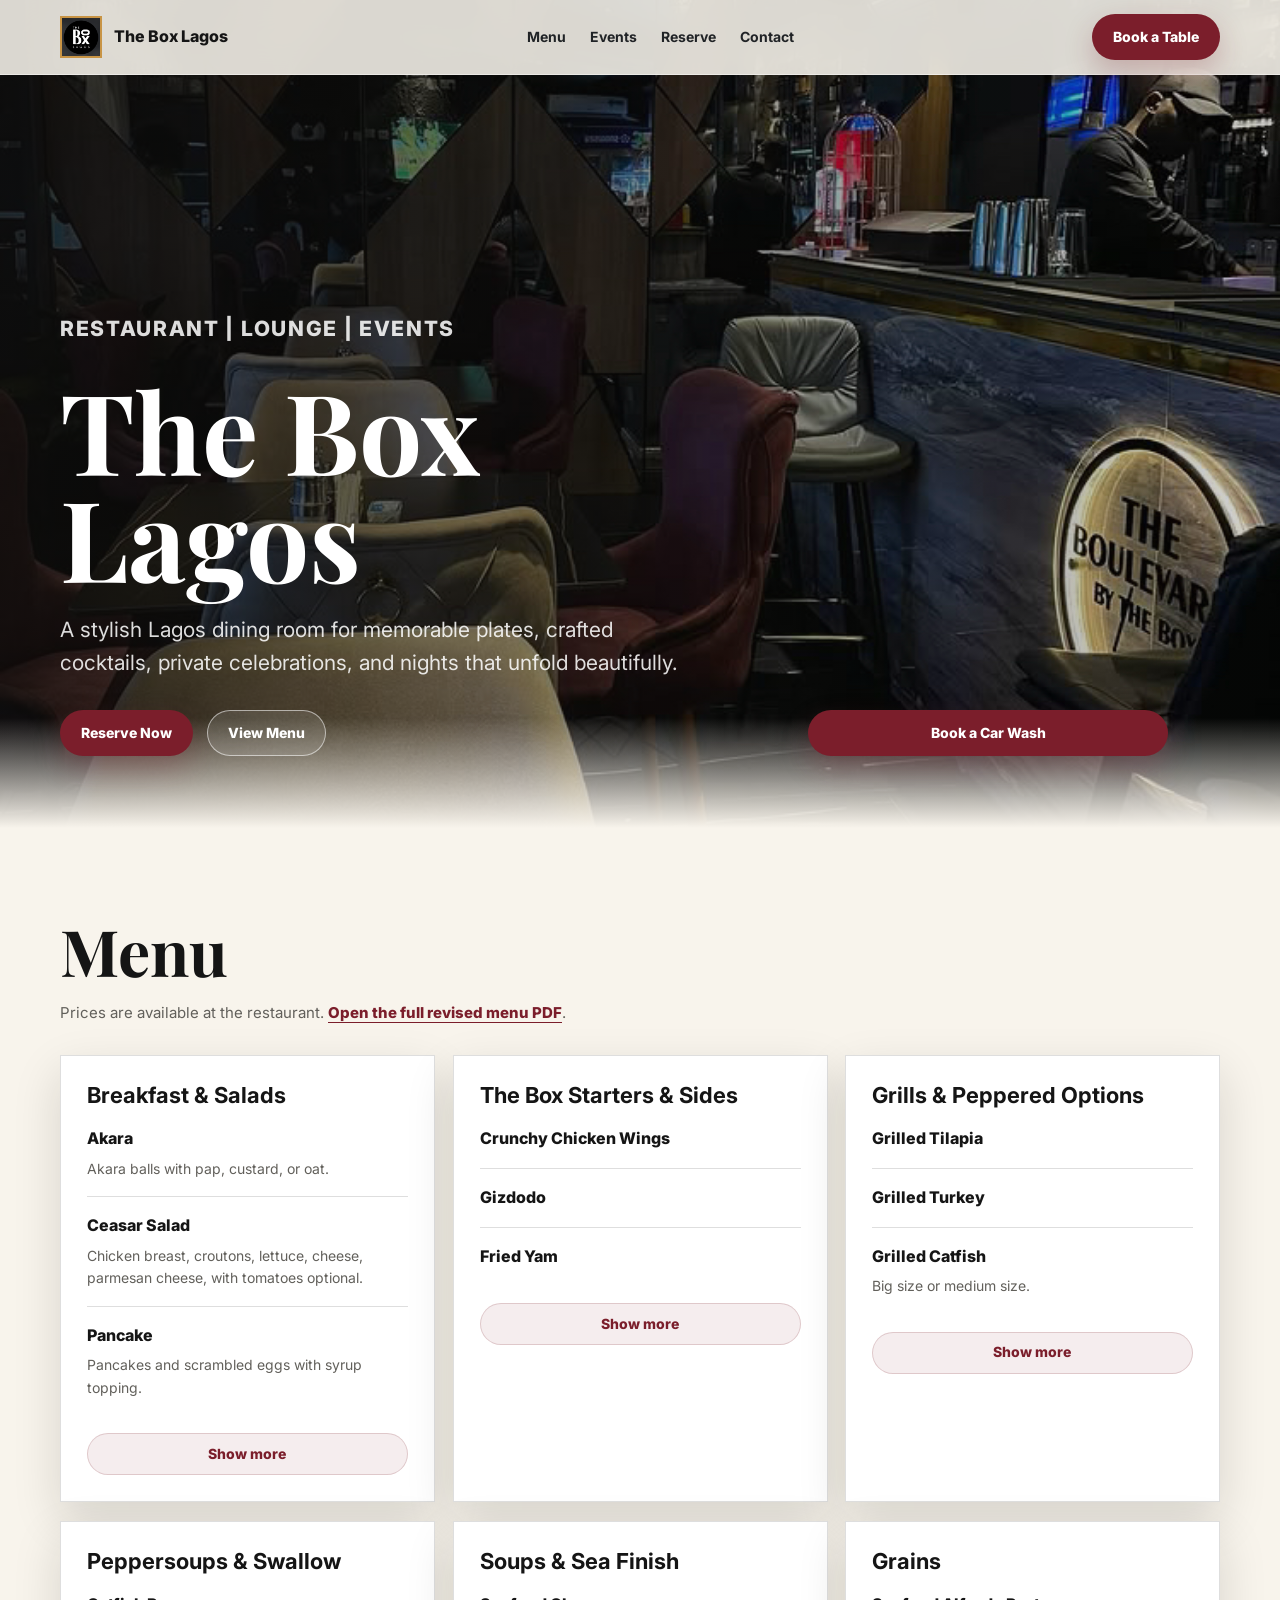
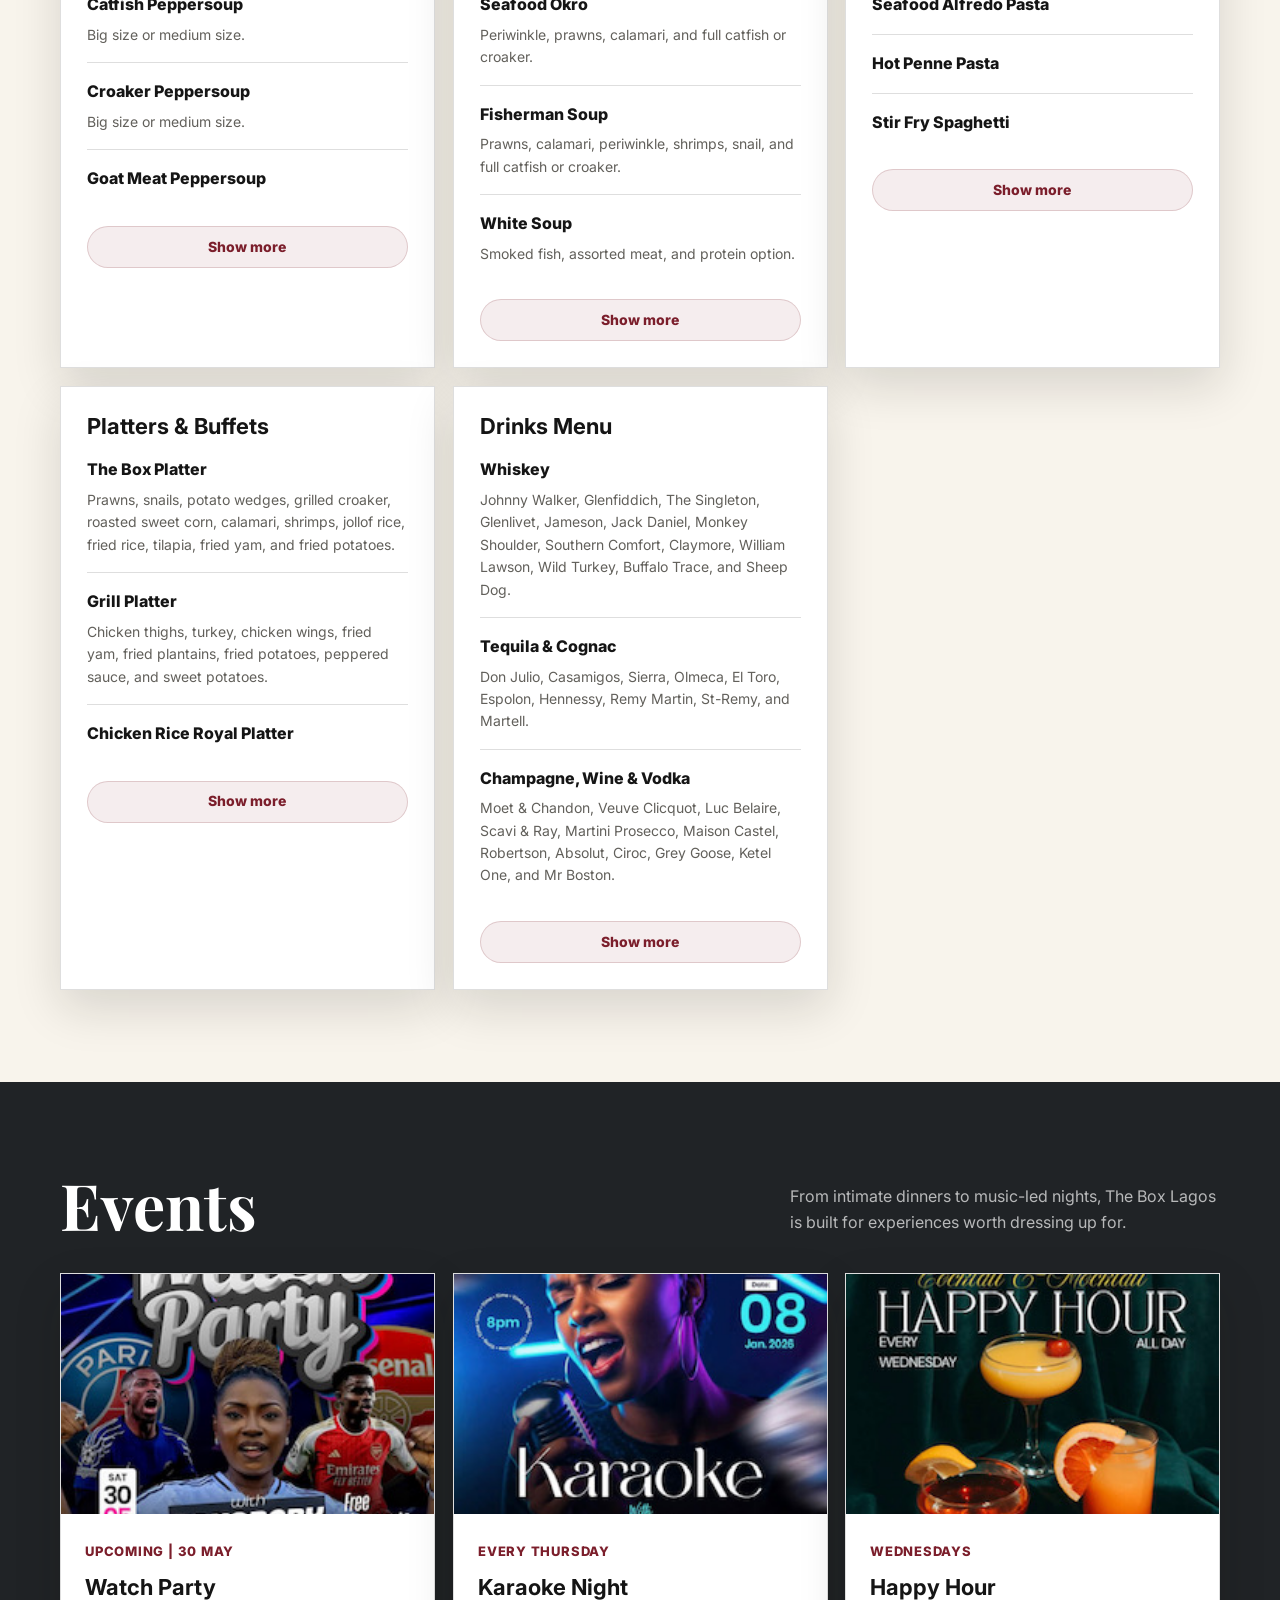
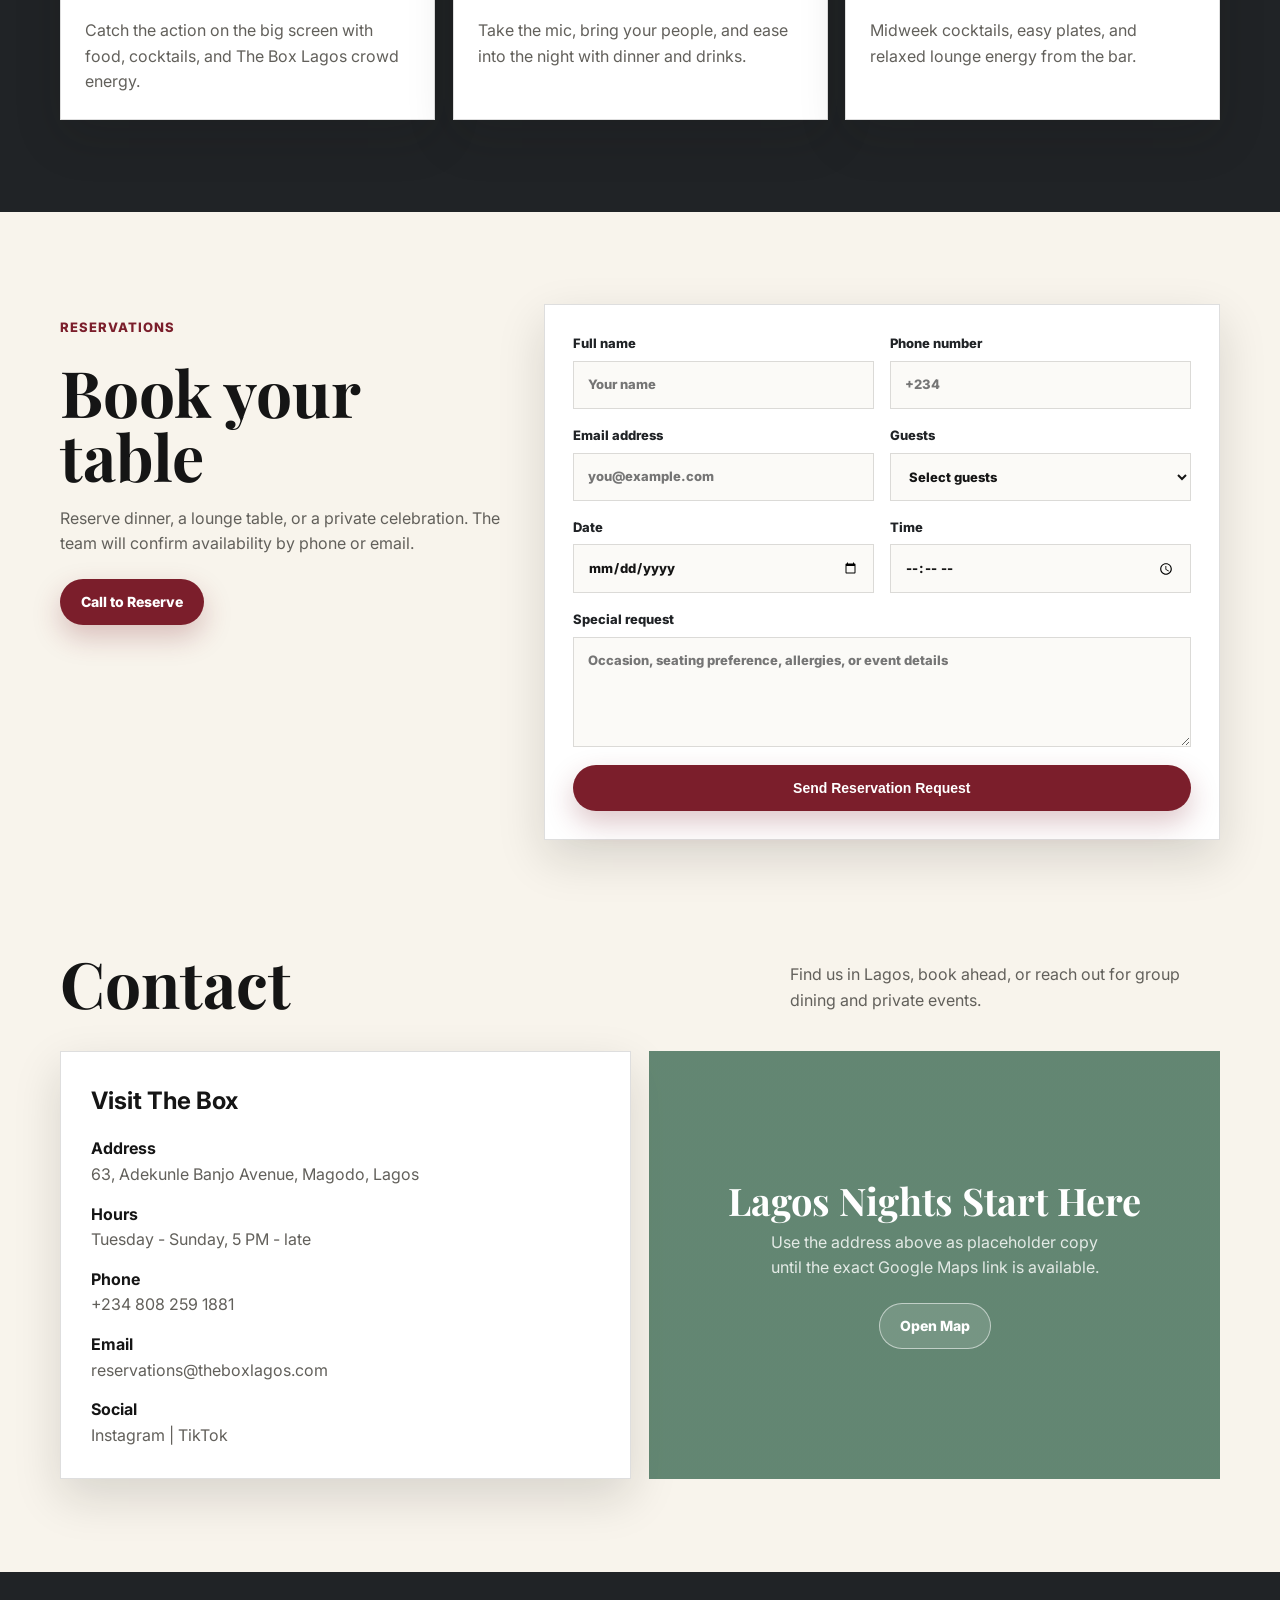
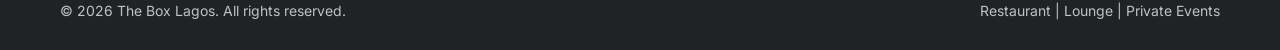
==== commit ff44aa30: "Added Car Wash" ====
--- a/index.html
+++ b/index.html
@@ -40,10 +40,7 @@
             <a class="btn btn-secondary" href="#menu">View Menu</a>
           </div>
         </div>
-        <aside class="hero-note" aria-label="Opening highlight">
-          <strong>Tonight at The Box</strong>
-          <span>Kitchen opens from 5 PM. Cocktails, dinner, and late lounge service available for walk-ins and reservations.</span>
-        </aside>
+        <a class="btn btn-primary" href="carwash.html">Book a Car Wash</a>
       </div>
     </section>
 
@@ -174,27 +171,27 @@
         </div>
         <div class="events-grid">
           <article class="event-card reveal-on-scroll">
-            <img src="https://images.unsplash.com/photo-1492684223066-81342ee5ff30?auto=format&fit=crop&w=900&q=80" alt="Guests enjoying a live event" />
+            <img src="images/watch_party.jpeg" alt="Watch party at The Box Lagos" />
             <div class="event-body">
-              <span class="event-meta">Fridays | 8 PM</span>
-              <h3>Live Lounge Fridays</h3>
-              <p>Dining, cocktails, and rotating live performers to ease the weekend in.</p>
+              <span class="event-meta">Upcoming | 30 May</span>
+              <h3>Watch Party</h3>
+              <p>Catch the action on the big screen with food, cocktails, and The Box Lagos crowd energy.</p>
             </div>
           </article>
           <article class="event-card reveal-on-scroll">
-            <img src="https://images.unsplash.com/photo-1519671482749-fd09be7ccebf?auto=format&fit=crop&w=900&q=80" alt="Celebration table with glasses" />
+            <img src="images/karaoke_night.jpeg" alt="Karaoke night at The Box Lagos" />
             <div class="event-body">
-              <span class="event-meta">Private Bookings</span>
-              <h3>Celebrations</h3>
-              <p>Host birthdays, proposals, brand dinners, and curated private tables.</p>
+              <span class="event-meta">Every Thursday</span>
+              <h3>Karaoke Night</h3>
+              <p>Take the mic, bring your people, and ease into the night with dinner and drinks.</p>
             </div>
           </article>
           <article class="event-card reveal-on-scroll">
-            <img src="https://images.unsplash.com/photo-1571266028243-d220c9c3b30d?auto=format&fit=crop&w=900&q=80" alt="Cocktail being prepared at a bar" />
+            <img src="images/happy_hour.jpeg" alt="Happy hour drinks at The Box Lagos" />
             <div class="event-body">
-              <span class="event-meta">Sundays | 2 PM</span>
-              <h3>Brunch Social</h3>
-              <p>A late afternoon spread with bright cocktails and easy Lagos energy.</p>
+              <span class="event-meta">Wednesdays</span>
+              <h3>Happy Hour</h3>
+              <p>Midweek cocktails, easy plates, and relaxed lounge energy from the bar.</p>
             </div>
           </article>
         </div>
--- a/style.css
+++ b/style.css
@@ -126,7 +126,7 @@
       color: #fff;
       background:
         linear-gradient(90deg, rgba(13, 12, 11, 0.86), rgba(13, 12, 11, 0.46), rgba(13, 12, 11, 0.18)),
-        url("images/hero1.jpeg") center/cover;
+        url("images/hero1-1.png") center/cover;
     }
 
     .hero::after {
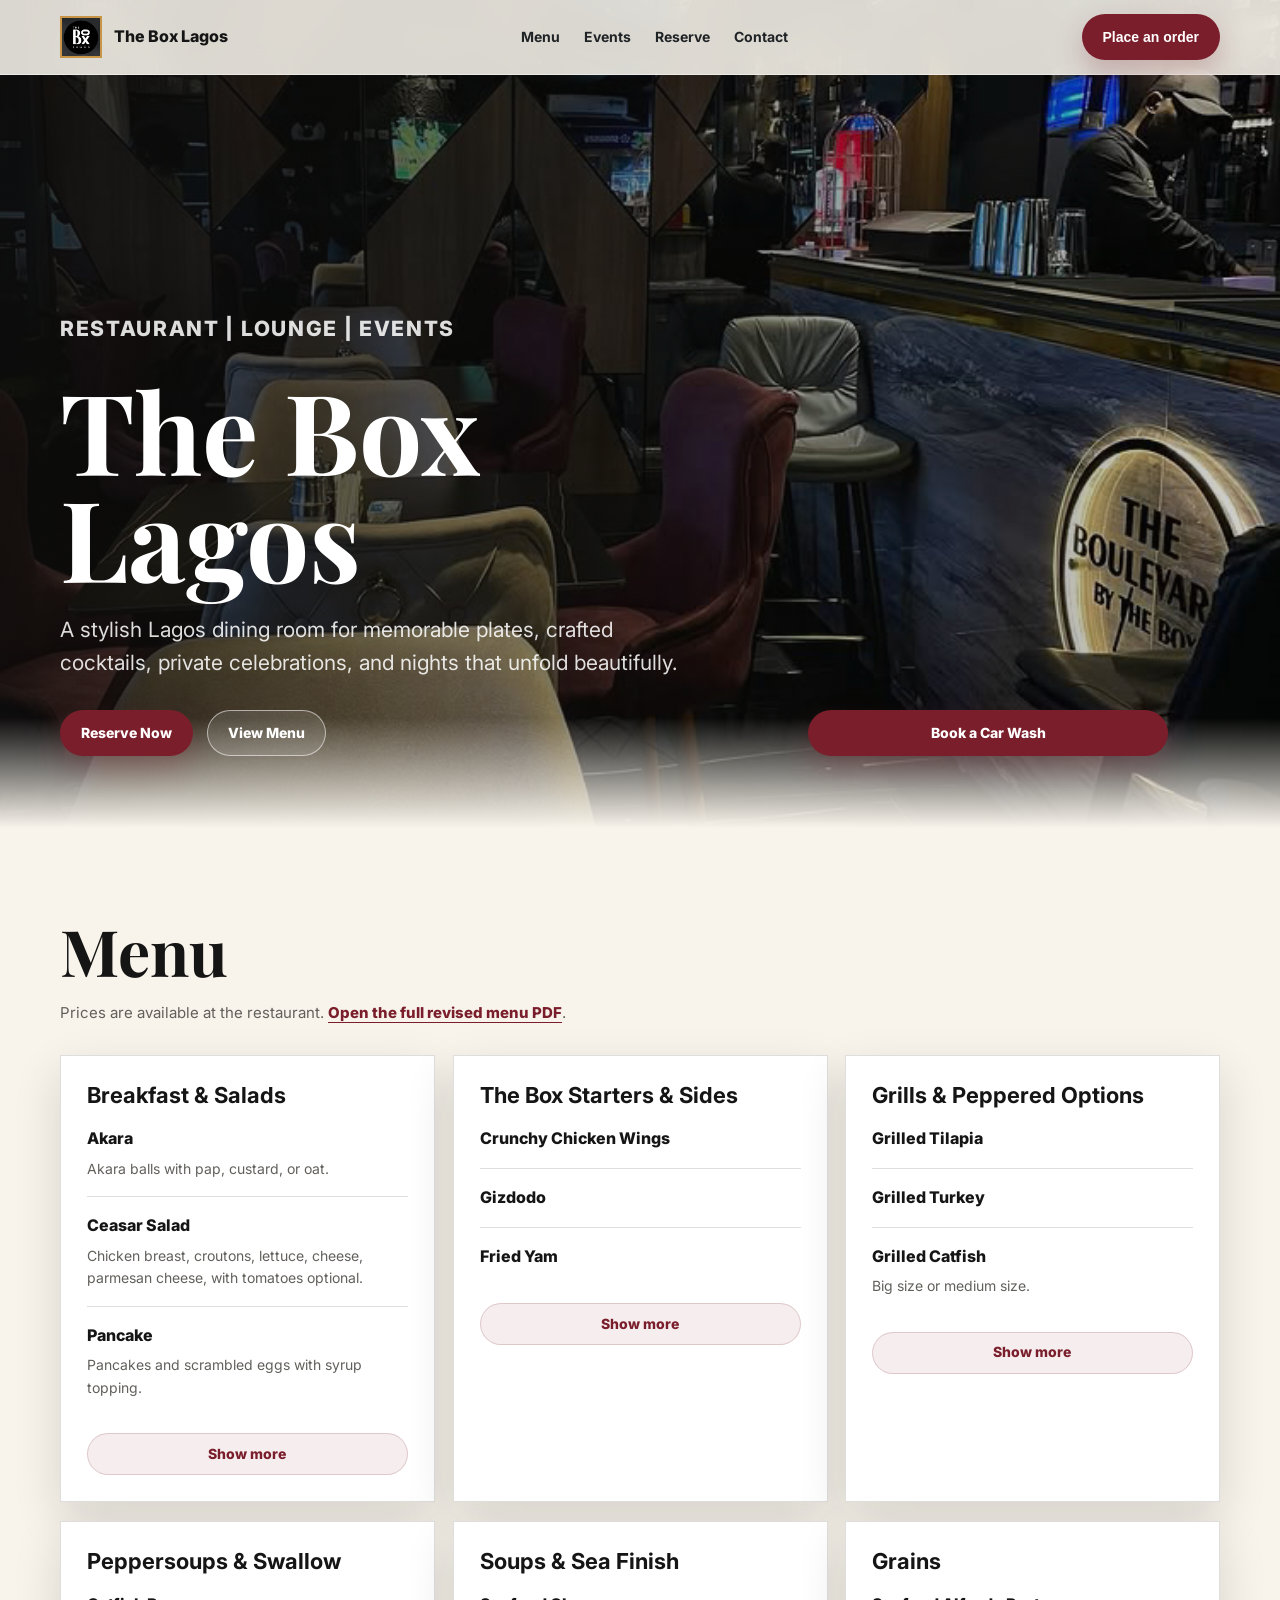
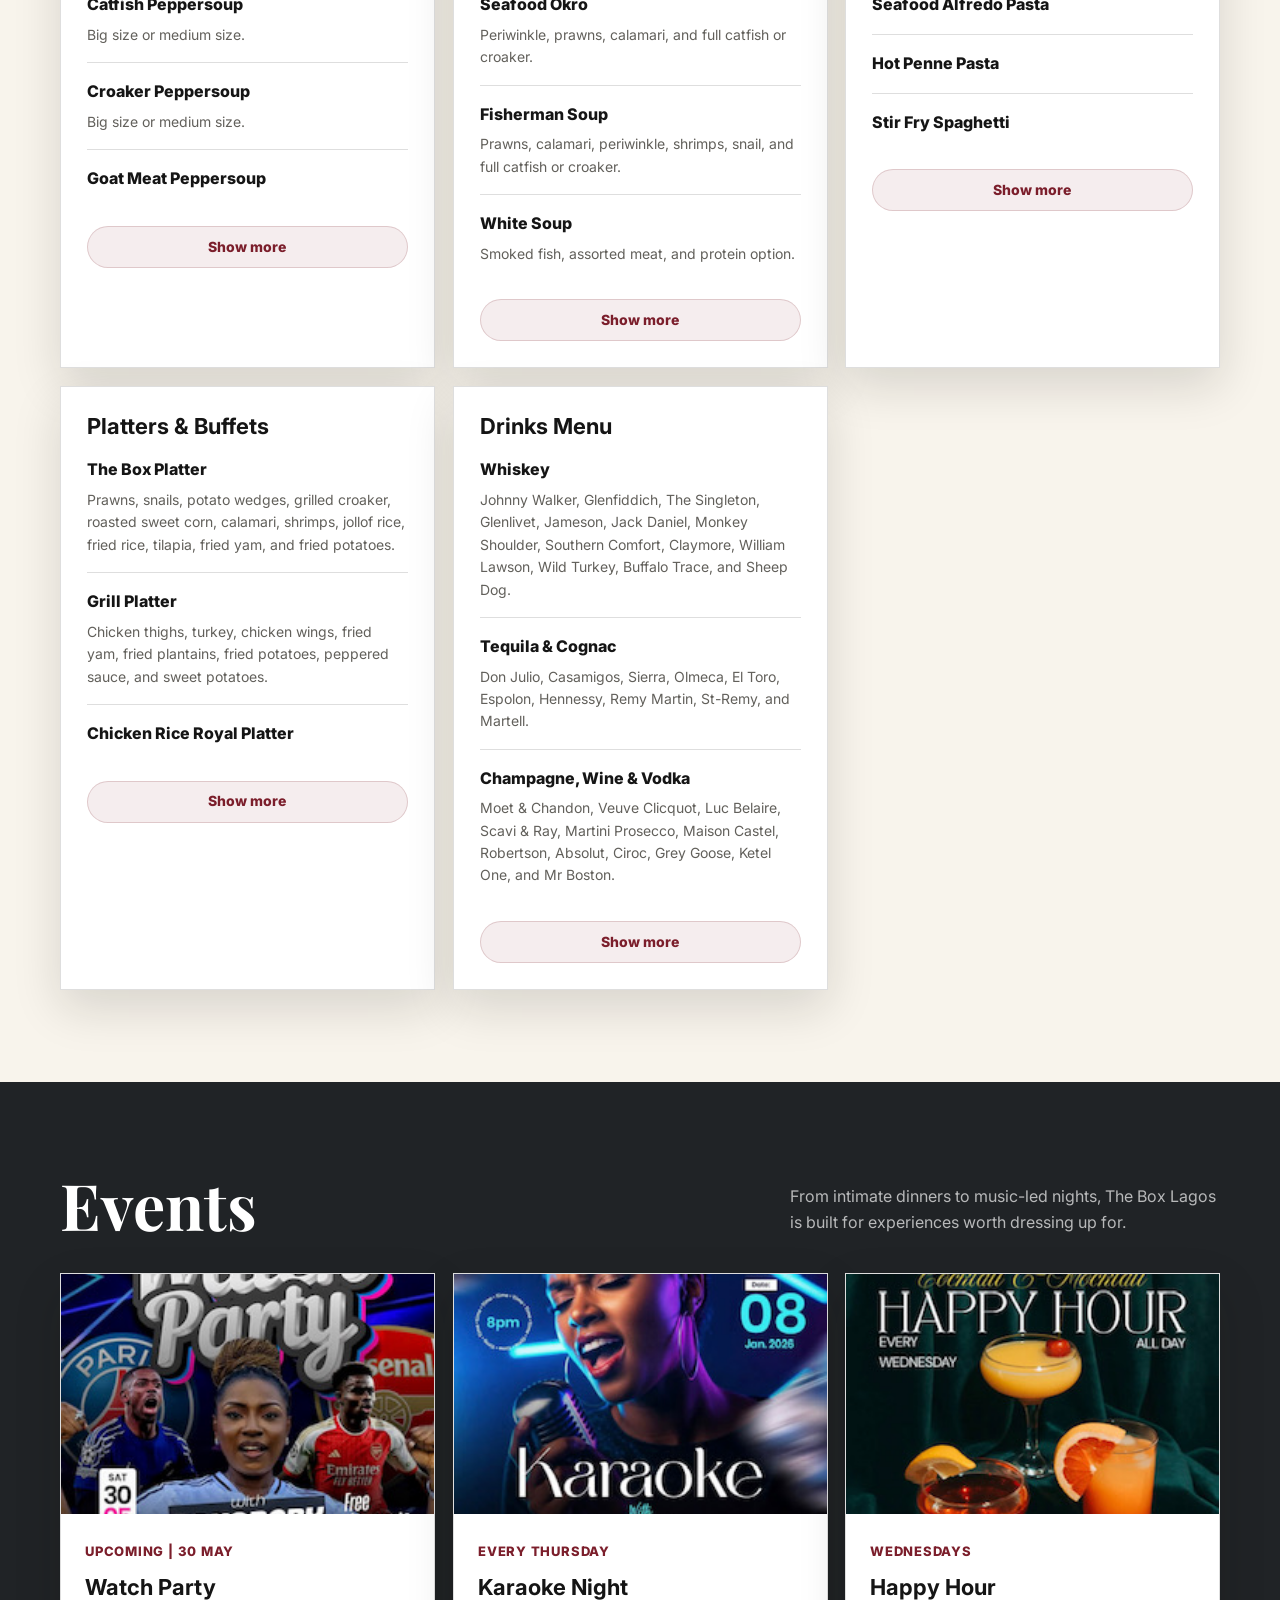
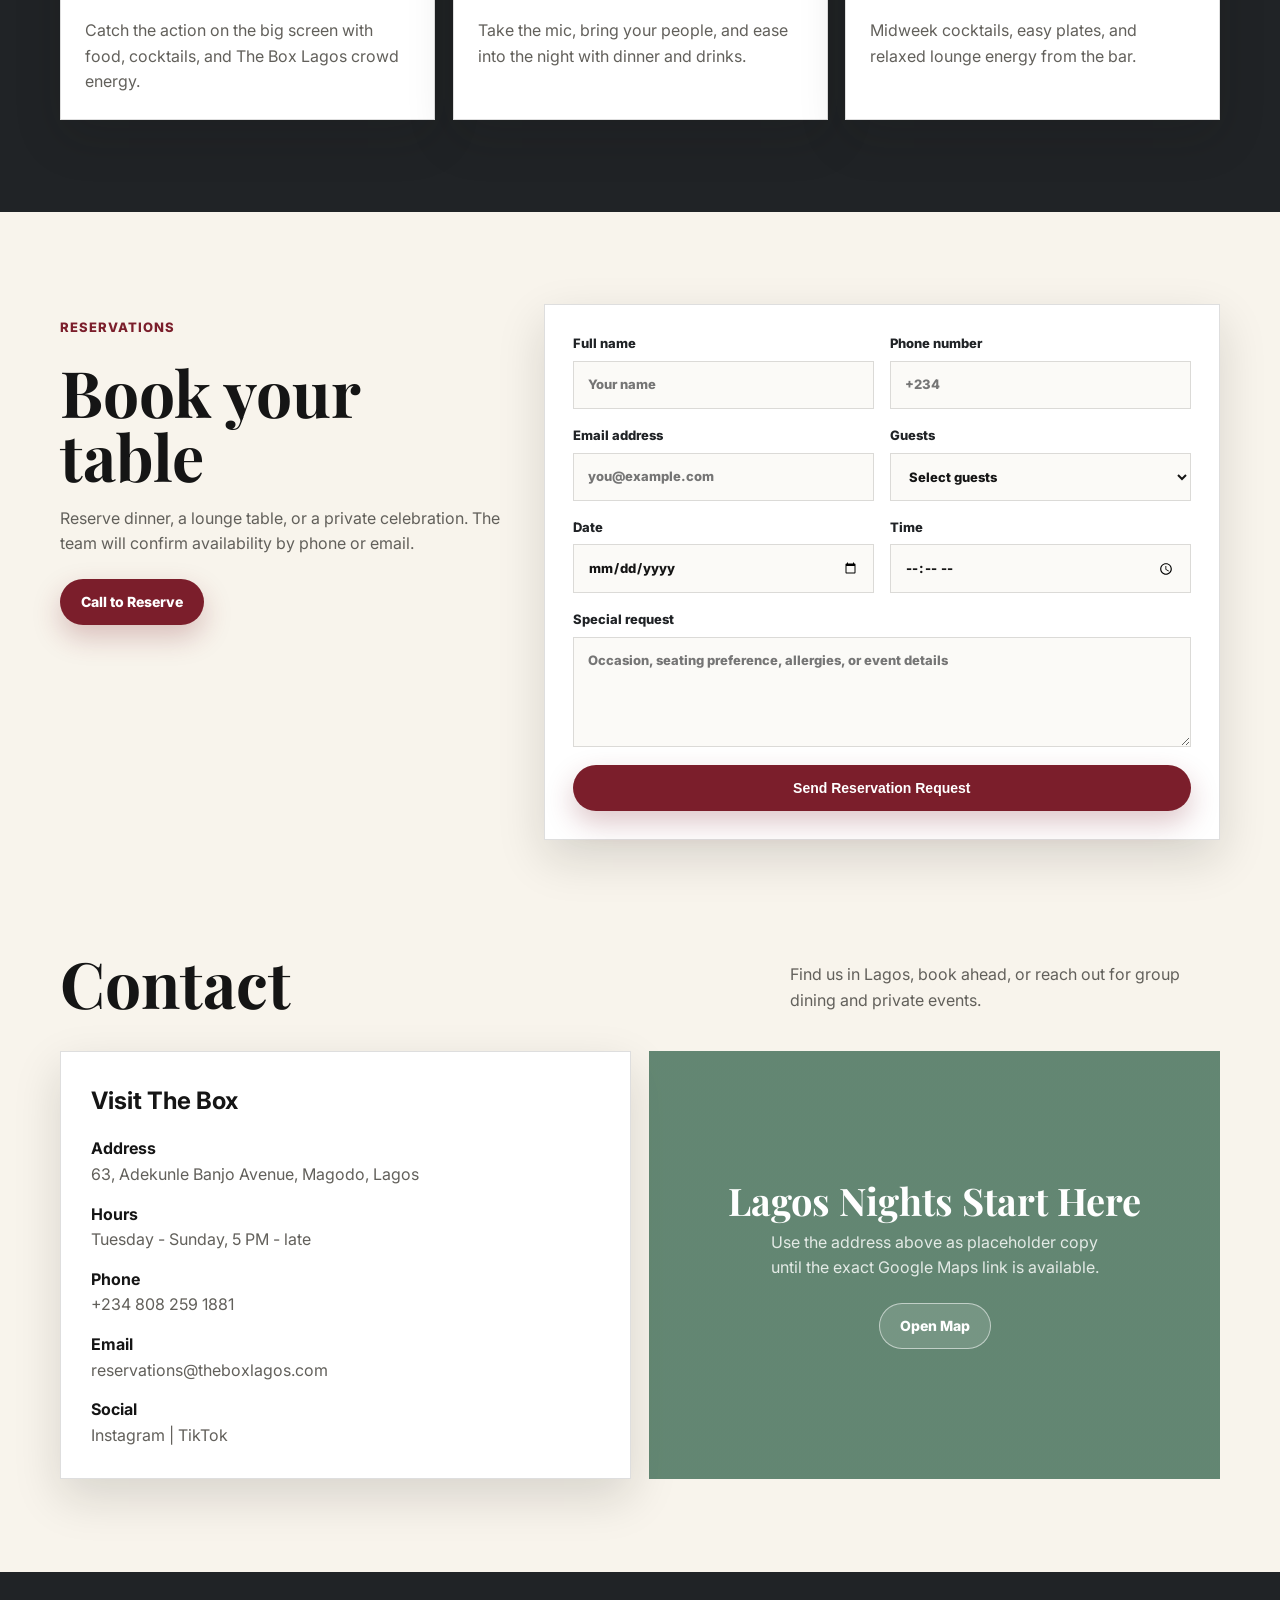
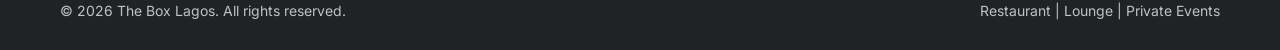
==== commit f5d30b47: "Added order form" ====
--- a/index.html
+++ b/index.html
@@ -24,7 +24,7 @@
         <a href="#reserve">Reserve</a>
         <a href="#contact">Contact</a>
       </div>
-      <a class="btn btn-primary" href="#reserve">Book a Table</a>
+      <button class="btn btn-primary" type="button" id="orderToggle" aria-controls="orderPanel" aria-expanded="false">Place an order</button>
     </nav>
   </header>
 
@@ -50,6 +50,61 @@
           <h2>Menu</h2>
         </div>
         <p class="menu-note reveal-on-scroll">Prices are available at the restaurant. <a href="TheBoxLagos_Rev. Menu.pdf" target="_blank" rel="noreferrer">Open the full revised menu PDF</a>.</p>
+        <form class="order-form reveal-on-scroll" id="orderPanel" hidden>
+          <div class="form-grid">
+            <label>
+              Full name
+              <input type="text" name="orderName" placeholder="Your name" required />
+            </label>
+            <label>
+              Phone number
+              <input type="tel" name="orderPhone" placeholder="+234" required />
+            </label>
+            <label>
+              Menu category
+              <select name="orderCategory" id="orderCategory">
+                <option value="">Select category</option>
+                <option>Breakfast &amp; Salads</option>
+                <option>The Box Starters &amp; Sides</option>
+                <option>Grills &amp; Peppered Options</option>
+                <option>Peppersoups &amp; Swallow</option>
+                <option>Soups &amp; Sea Finish</option>
+                <option>Grains</option>
+                <option>Platters &amp; Buffets</option>
+                <option>Drinks Menu</option>
+              </select>
+            </label>
+            <label>
+              Menu item
+              <select name="orderItem" id="orderItem" disabled>
+                <option value="">Select a category first</option>
+              </select>
+            </label>
+            <label>
+              Quantity
+              <input type="number" name="orderQuantity" min="1" value="1" />
+            </label>
+            <div class="order-add-field">
+              <button class="btn btn-secondary order-add" type="button" id="addOrderItem">Add item</button>
+            </div>
+            <div class="order-items span-2" id="orderItems" aria-live="polite">
+              <p>No items added yet.</p>
+            </div>
+            <label>
+              Payment option
+              <select name="paymentOption" required>
+                <option value="">Select payment option</option>
+                <option>Debit Card</option>
+                <option>Bank Transfer</option>
+              </select>
+            </label>
+            <label class="span-2">
+              Order notes
+              <textarea name="orderNotes" placeholder="Pickup time, spice level, allergies, or delivery notes"></textarea>
+            </label>
+          </div>
+          <button class="btn btn-primary form-submit" type="submit">Submit Order</button>
+        </form>
         <div class="menu-grid">
           <article class="menu-card reveal-on-scroll">
             <h3>Breakfast &amp; Salads</h3>
--- a/style.css
+++ b/style.css
@@ -242,6 +242,90 @@
       display: grid;
       grid-template-columns: repeat(3, minmax(0, 1fr));
       gap: 18px;
+    }
+
+    .order-form {
+      margin: 0 0 28px;
+      padding: 28px;
+      background: var(--panel);
+      border: 1px solid var(--line);
+      box-shadow: var(--shadow);
+    }
+
+    .order-form[hidden] {
+      display: none;
+    }
+
+    .order-add-field {
+      display: flex;
+      align-items: end;
+    }
+
+    .order-add {
+      width: 100%;
+      color: var(--wine);
+      border-color: rgba(123, 30, 43, 0.24);
+      background: rgba(123, 30, 43, 0.08);
+    }
+
+    .order-items {
+      min-height: 74px;
+      padding: 16px;
+      border: 1px dashed rgba(123, 30, 43, 0.28);
+      background: rgba(123, 30, 43, 0.05);
+    }
+
+    .order-items p,
+    .order-items ul {
+      margin: 0;
+    }
+
+    .order-items p {
+      color: var(--muted);
+      font-size: 14px;
+      font-weight: 700;
+    }
+
+    .order-items ul {
+      display: grid;
+      gap: 10px;
+      padding: 0;
+      list-style: none;
+    }
+
+    .order-items li {
+      display: grid;
+      grid-template-columns: minmax(0, 1fr) auto;
+      gap: 4px 14px;
+      align-items: center;
+      padding: 12px 0;
+      border-bottom: 1px solid var(--line);
+    }
+
+    .order-items li:last-child {
+      border-bottom: 0;
+    }
+
+    .order-items span {
+      font-weight: 800;
+    }
+
+    .order-items small {
+      grid-column: 1;
+      color: var(--muted);
+      font-size: 13px;
+    }
+
+    .order-items button {
+      grid-column: 2;
+      grid-row: 1 / span 2;
+      border: 0;
+      color: var(--wine);
+      background: transparent;
+      font: inherit;
+      font-size: 13px;
+      font-weight: 800;
+      cursor: pointer;
     }
 
     .menu-card,
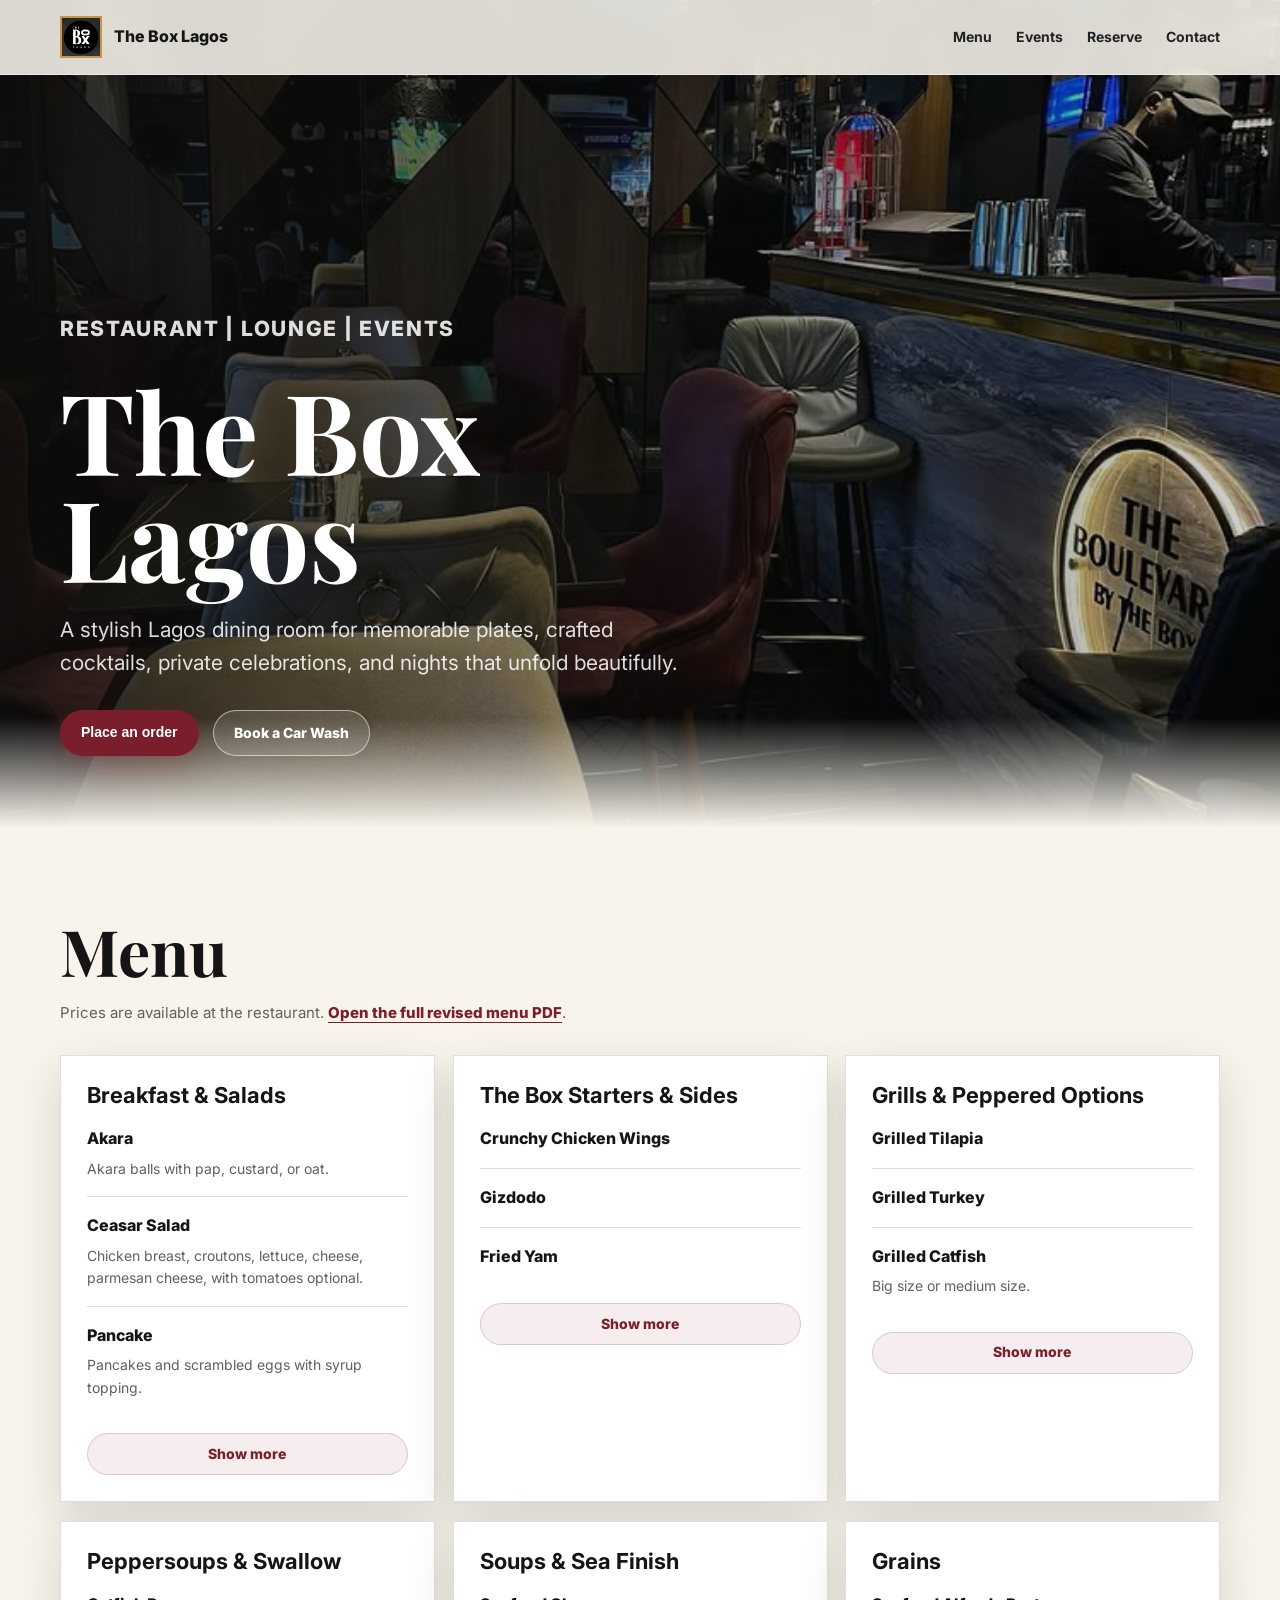
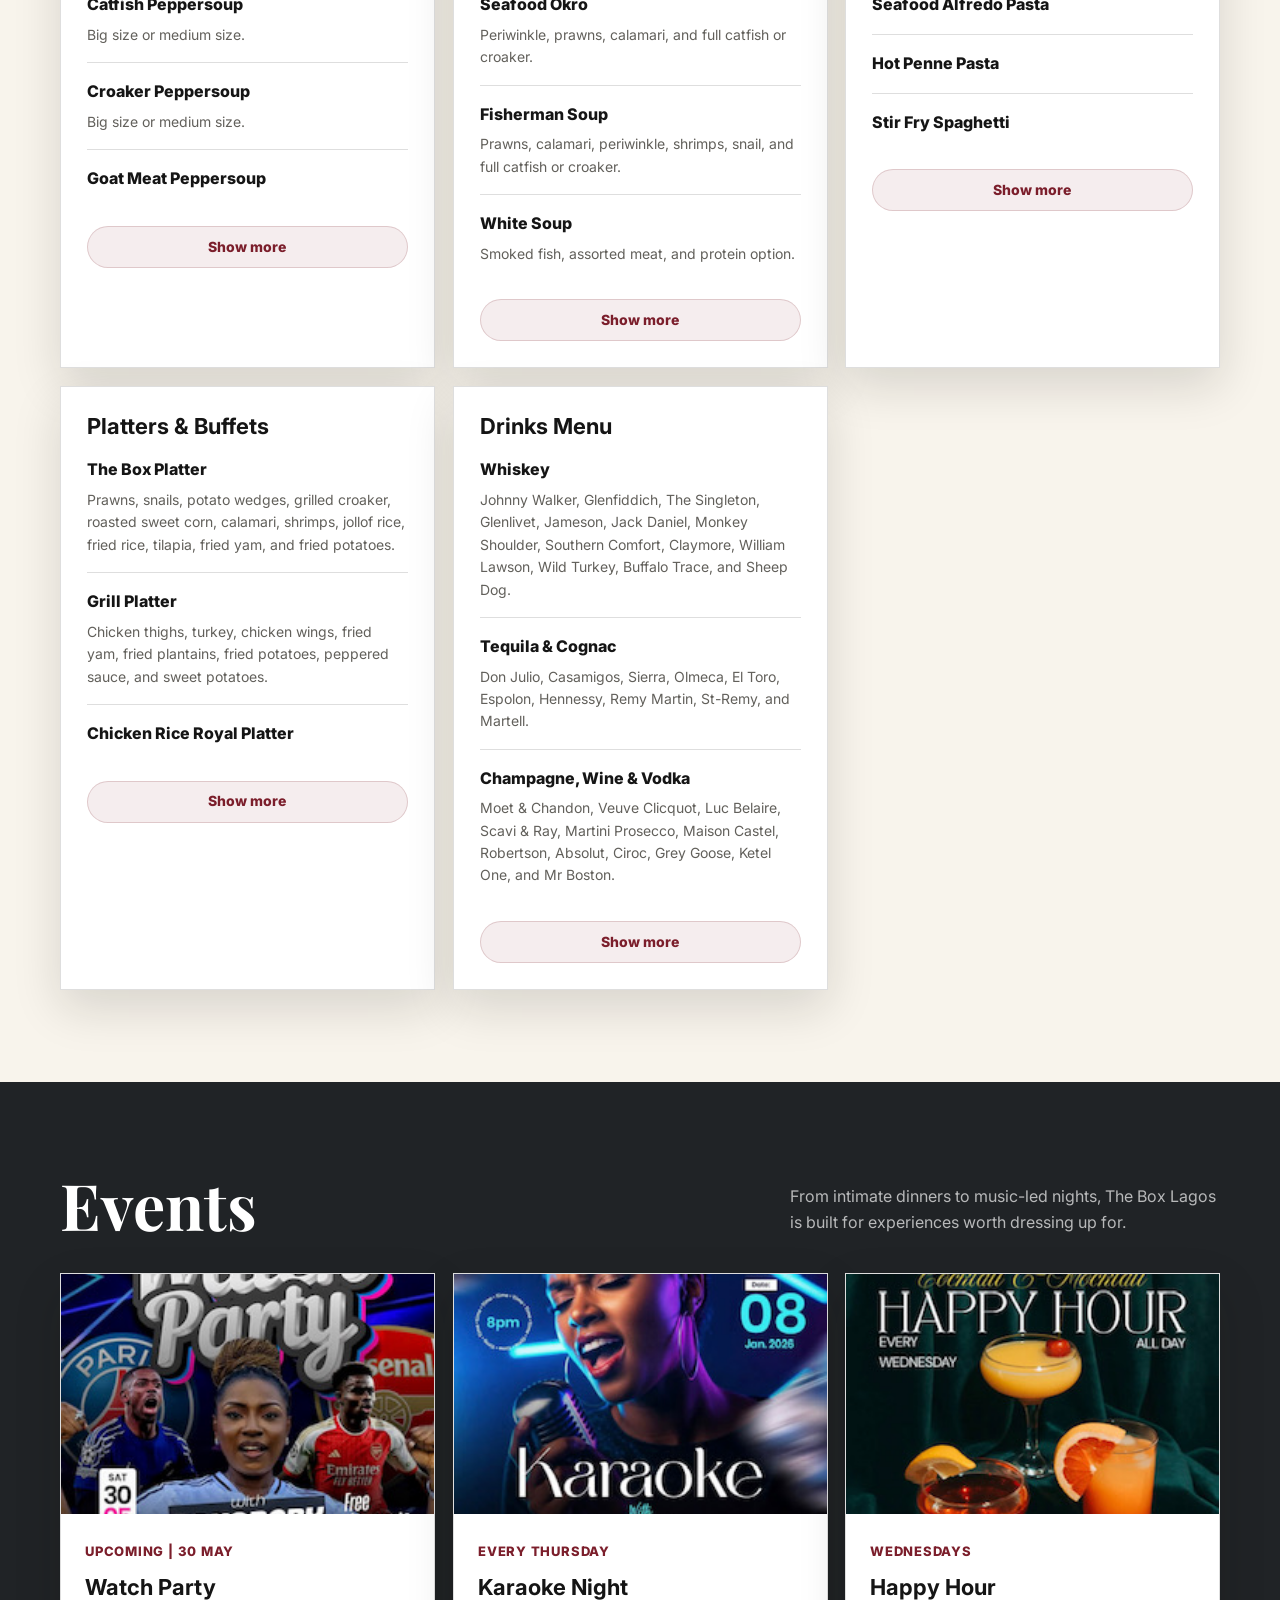
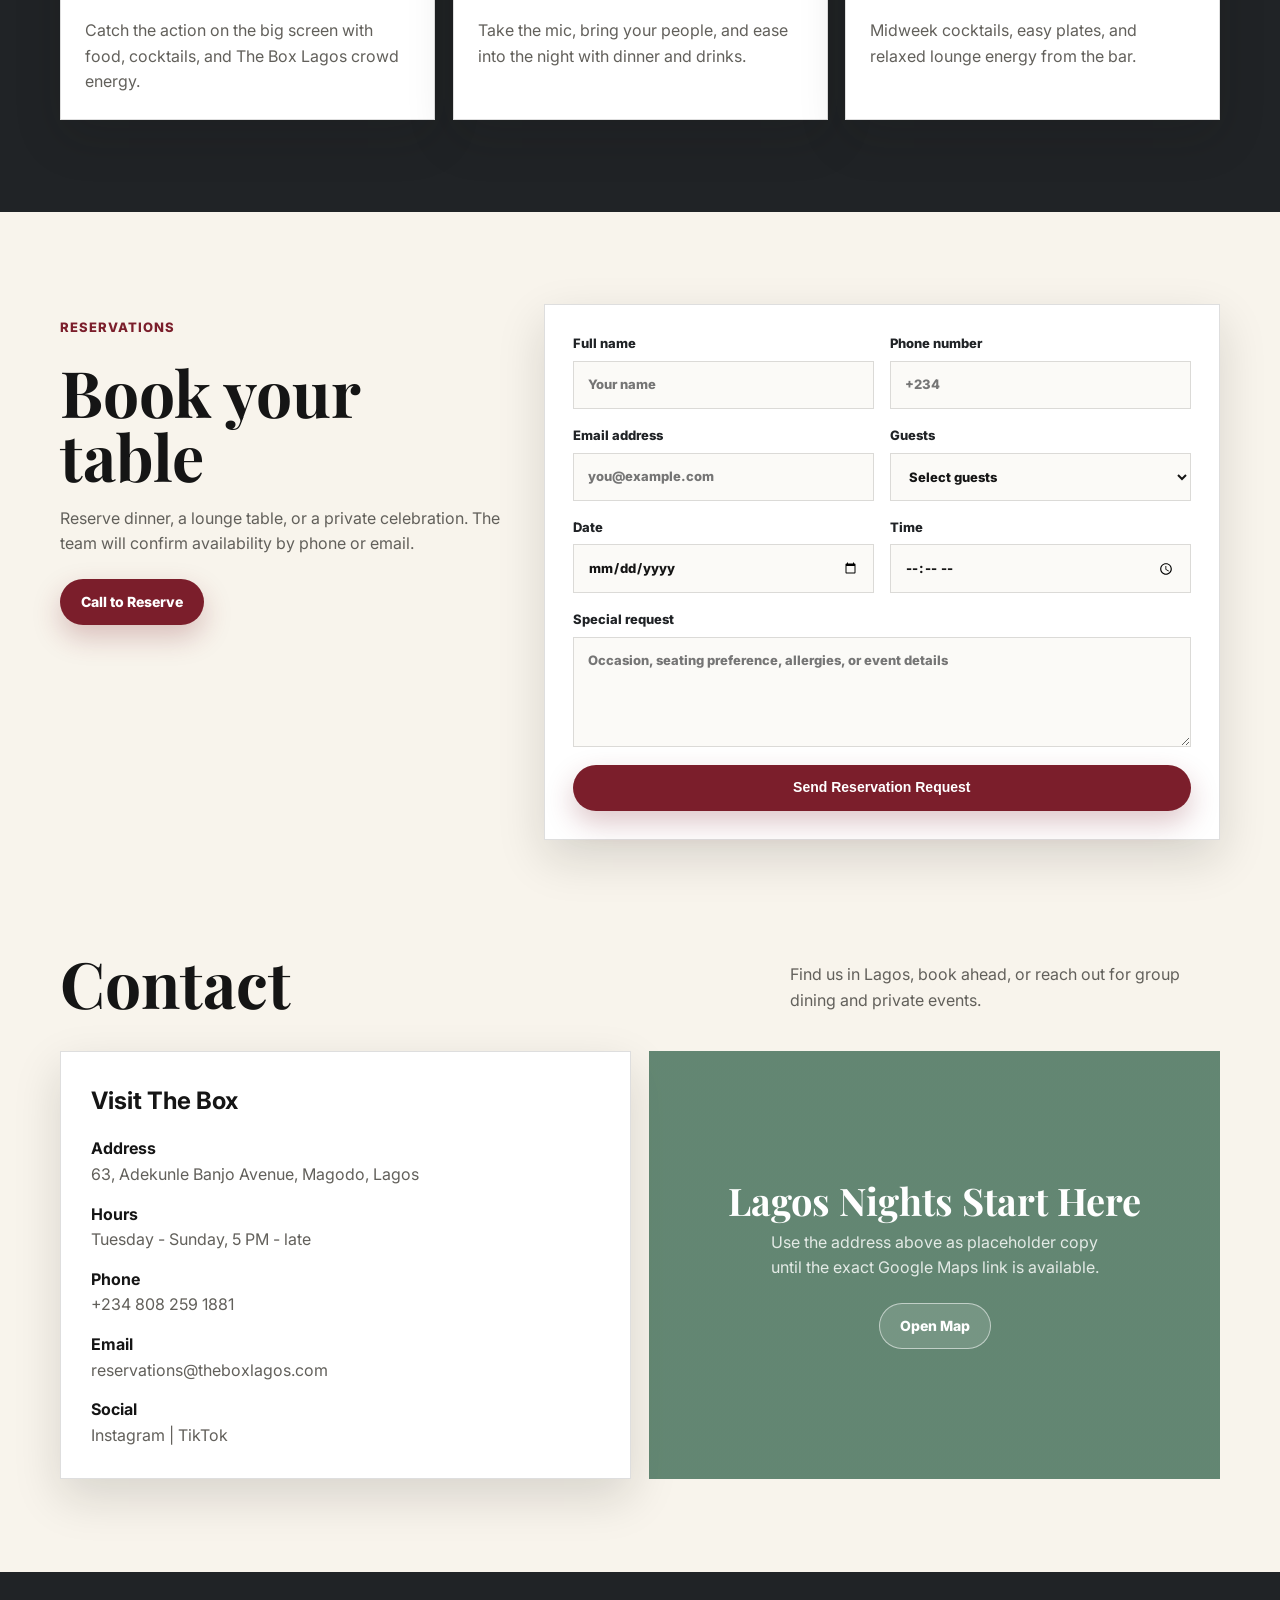
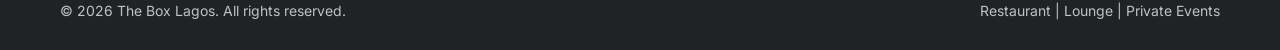
==== commit e9d516f5: "Adjusted mobile view" ====
--- a/index.html
+++ b/index.html
@@ -18,13 +18,17 @@
         <img class="brand-logo" src="images/logo.jpeg" alt="The Box Lagos logo" />
         <span>The Box Lagos</span>
       </a>
-      <div class="nav-links">
+      <button class="nav-toggle" type="button" aria-controls="navLinks" aria-expanded="false" aria-label="Open navigation menu">
+        <span></span>
+        <span></span>
+        <span></span>
+      </button>
+      <div class="nav-links" id="navLinks">
         <a href="#menu">Menu</a>
         <a href="#events">Events</a>
         <a href="#reserve">Reserve</a>
         <a href="#contact">Contact</a>
       </div>
-      <button class="btn btn-primary" type="button" id="orderToggle" aria-controls="orderPanel" aria-expanded="false">Place an order</button>
     </nav>
   </header>
 
@@ -36,11 +40,10 @@
           <h1>The Box Lagos</h1>
           <p>A stylish Lagos dining room for memorable plates, crafted cocktails, private celebrations, and nights that unfold beautifully.</p>
           <div class="hero-actions">
-            <a class="btn btn-primary" href="#reserve">Reserve Now</a>
-            <a class="btn btn-secondary" href="#menu">View Menu</a>
-          </div>
-        </div>
-        <a class="btn btn-primary" href="carwash.html">Book a Car Wash</a>
+            <button class="btn btn-primary" type="button" id="orderToggle" aria-controls="orderPanel" aria-expanded="false">Place an order</button>
+            <a class="btn btn-secondary" href="carwash.html">Book a Car Wash</a>
+          </div>
+        </div>
       </div>
     </section>
 
--- a/style.css
+++ b/style.css
@@ -87,6 +87,40 @@
       color: var(--wine);
     }
 
+    .nav-toggle {
+      display: none;
+      width: 44px;
+      height: 44px;
+      align-items: center;
+      justify-content: center;
+      flex-direction: column;
+      gap: 5px;
+      border: 1px solid rgba(123, 30, 43, 0.18);
+      border-radius: 50%;
+      background: rgba(255, 255, 255, 0.72);
+      cursor: pointer;
+    }
+
+    .nav-toggle span {
+      width: 18px;
+      height: 2px;
+      border-radius: 999px;
+      background: var(--charcoal);
+      transition: transform 180ms ease, opacity 180ms ease;
+    }
+
+    .nav-toggle[aria-expanded="true"] span:nth-child(1) {
+      transform: translateY(7px) rotate(45deg);
+    }
+
+    .nav-toggle[aria-expanded="true"] span:nth-child(2) {
+      opacity: 0;
+    }
+
+    .nav-toggle[aria-expanded="true"] span:nth-child(3) {
+      transform: translateY(-7px) rotate(-45deg);
+    }
+
     .btn {
       display: inline-flex;
       align-items: center;
@@ -97,6 +131,8 @@
       border-radius: 999px;
       font-size: 14px;
       font-weight: 800;
+      line-height: 1.1;
+      text-align: center;
       cursor: pointer;
       transition: transform 180ms ease, background 180ms ease, color 180ms ease, border-color 180ms ease;
     }
@@ -626,15 +662,43 @@
       .nav {
         height: auto;
         padding: 14px 0;
+        align-items: center;
+        flex-wrap: wrap;
+        gap: 12px 18px;
+      }
+
+      .nav-toggle {
+        display: inline-flex;
+      }
+
+      .nav-links {
+        width: 100%;
+        order: 3;
+        display: none;
+        flex-direction: column;
+        gap: 10px;
+        padding: 8px 0 4px;
+      }
+
+      .nav-links.is-open {
+        display: flex;
+      }
+
+      .nav-links a {
+        min-height: 38px;
+        display: inline-flex;
+        align-items: center;
+        justify-content: flex-start;
+        padding: 8px 10px;
+        border: 1px solid rgba(123, 30, 43, 0.16);
+        border-radius: 14px;
+        background: rgba(255, 255, 255, 0.62);
+      }
+
+      .hero {
+        min-height: auto;
+        padding: 92px 0 64px;
         align-items: flex-start;
-      }
-
-      .nav-links {
-        display: none;
-      }
-
-      .hero {
-        min-height: 860px;
       }
 
       .hero-inner,
@@ -656,8 +720,13 @@
 
     @media (max-width: 620px) {
       .hero {
-        min-height: 780px;
-        padding-top: 116px;
+        min-height: auto;
+        padding-top: 112px;
+        padding-bottom: 52px;
+      }
+
+      .hero-inner{
+        padding-top: 20px;
       }
 
       section {
@@ -673,9 +742,13 @@
       }
 
       .hero-actions .btn,
-      .nav .btn,
       .form-submit {
         width: 100%;
+      }
+
+      .hero-actions {
+        width: 100%;
+        max-width: 360px;
       }
 
       .brand span:last-child {
